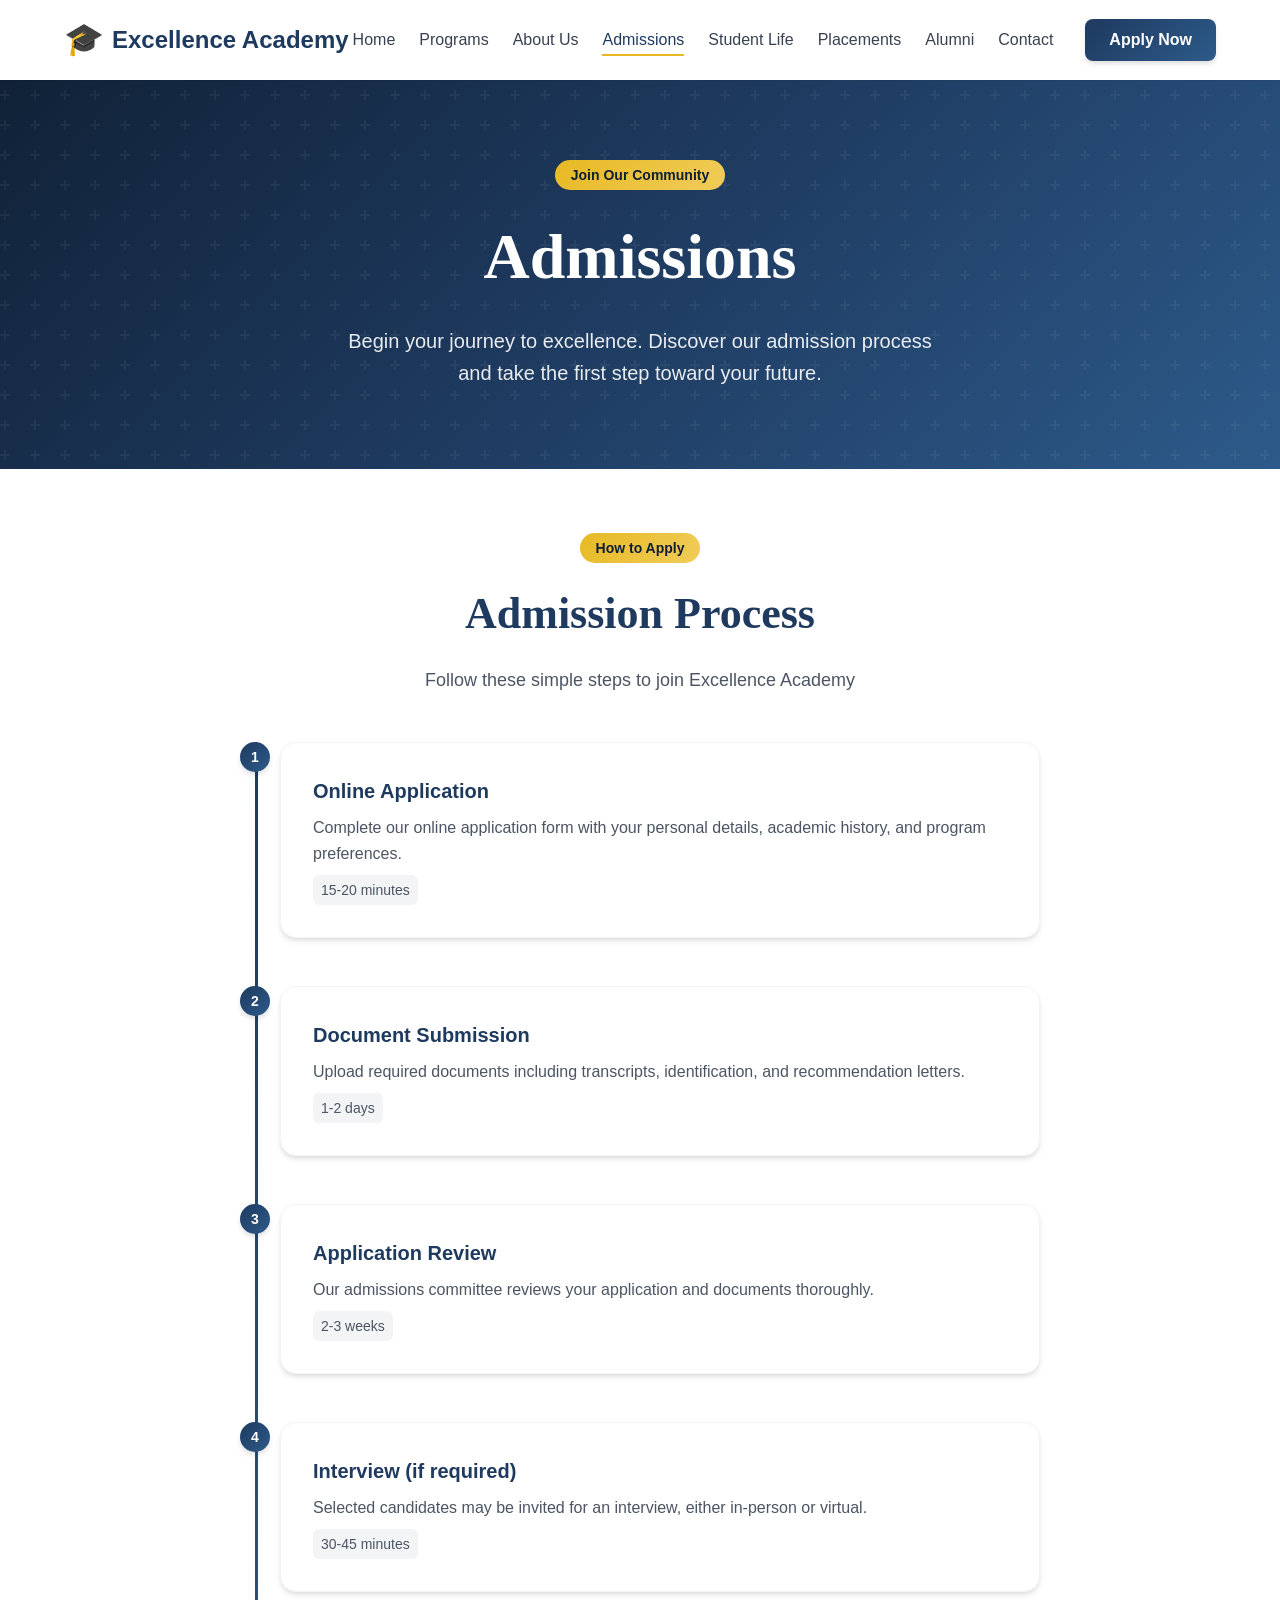
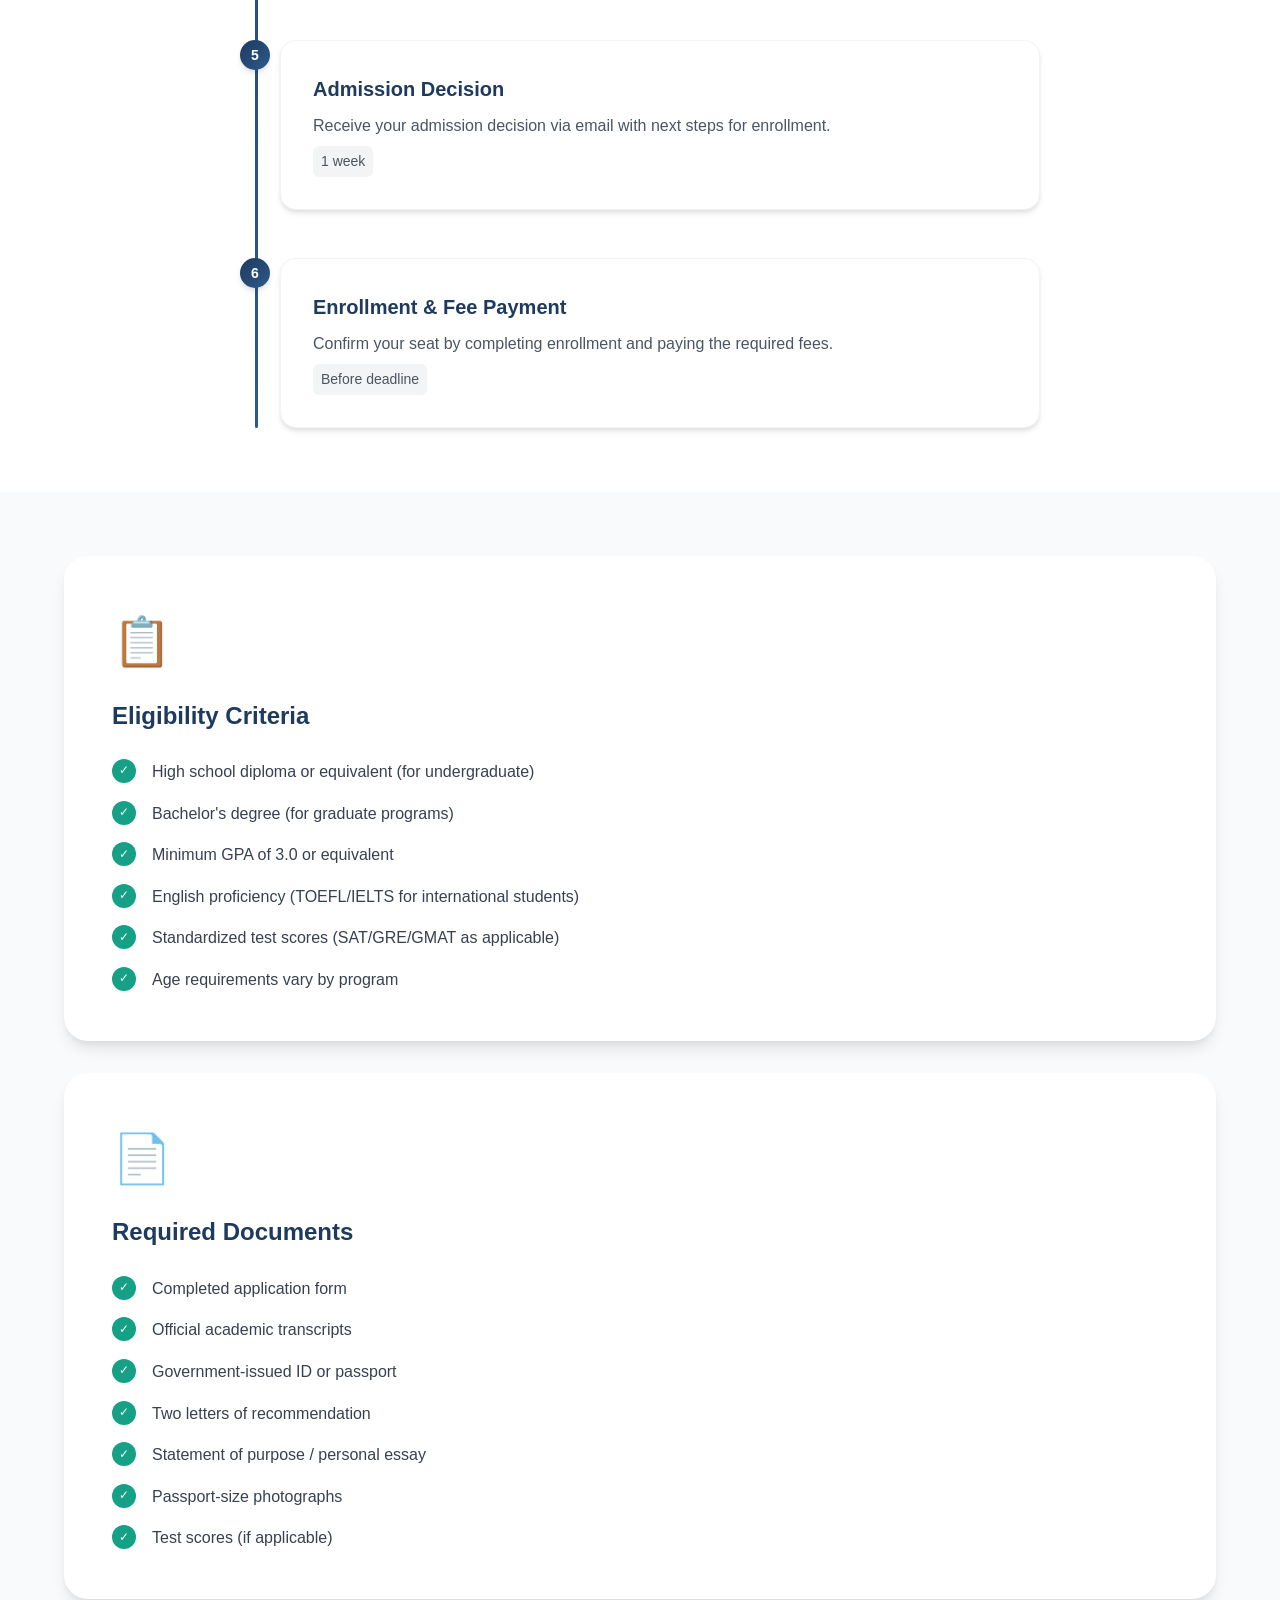
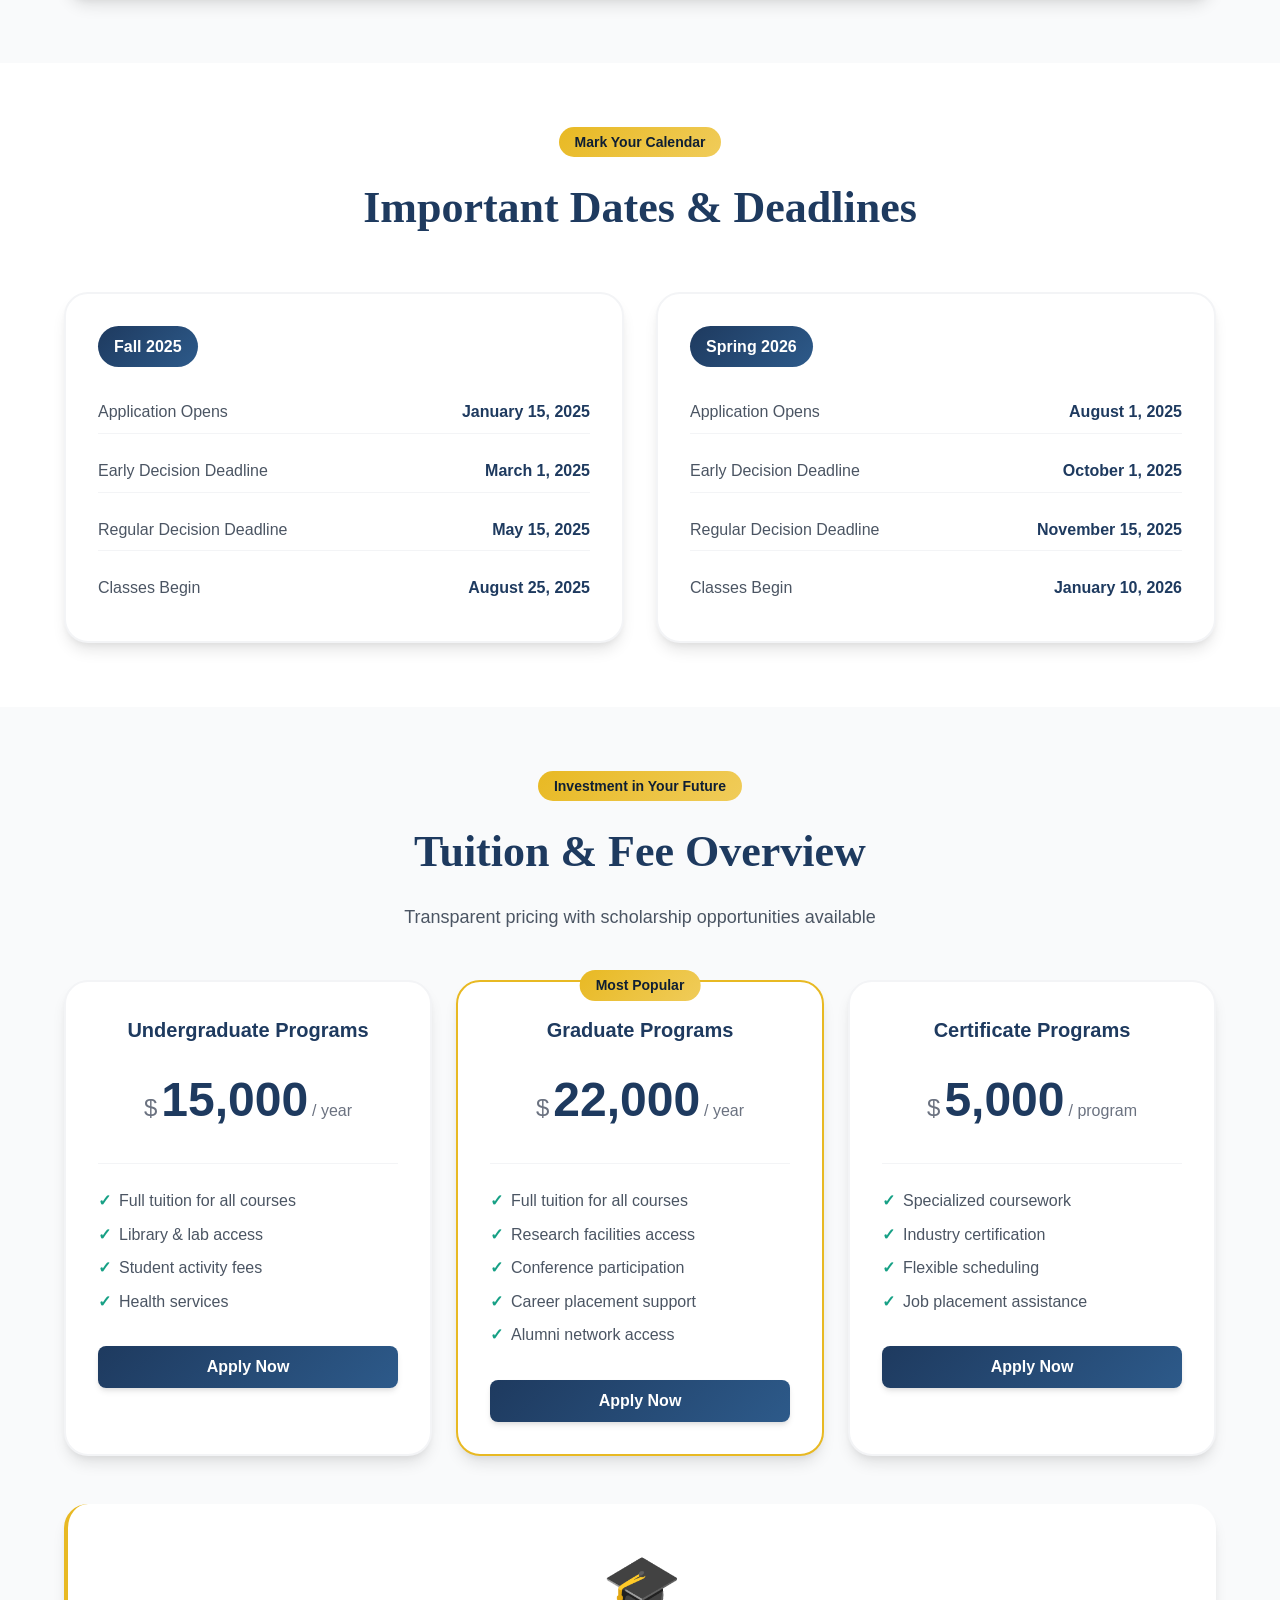
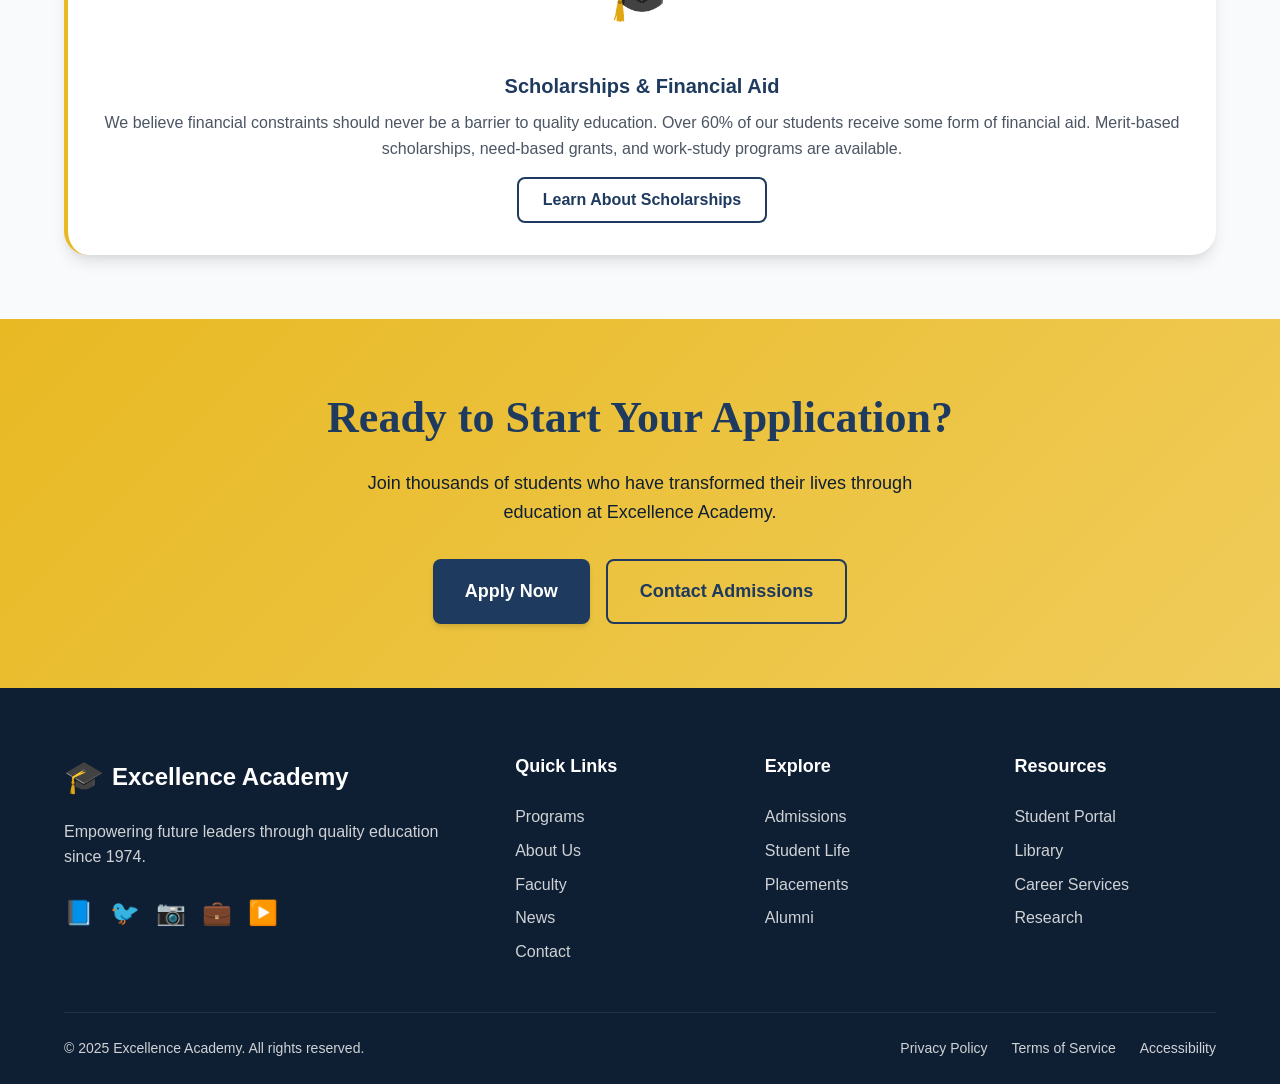
==== admissions.html @ b94ee0b7 "first commit" ====
<!DOCTYPE html>
<html lang="en">
<head>
  <meta charset="UTF-8">
  <meta name="viewport" content="width=device-width, initial-scale=1.0">
  <meta name="description" content="Excellence Academy Admissions - Learn about our admission process, eligibility criteria, and how to apply.">
  <title>Admissions | Excellence Academy</title>
  <link rel="stylesheet" href="style.css">
  <script type="text/javascript" src="//cdn.evgnet.com/beacon/a556rq555550mxe43n3n3n091568480/education/scripts/evergage.min.js"></script>
  <link rel="shortcut icon" href="https://cdn-icons-png.flaticon.com/128/1344/1344761.png" type="image/x-icon">
</head>
<body>
  <!-- Header / Navigation -->
  <header class="header" id="header">
    <div class="container">
      <a href="index.html" class="logo">
        <span class="logo-icon">🎓</span>
        <span class="logo-text">Excellence Academy</span>
      </a>
      
      <button class="nav-toggle" id="navToggle" aria-label="Toggle navigation">
        <span class="hamburger"></span>
      </button>
      
      <nav class="nav" id="nav">
        <ul class="nav-list">
          <li><a href="index.html" class="nav-link">Home</a></li>
          <li><a href="index.html#programs" class="nav-link">Programs</a></li>
          <li><a href="index.html#about" class="nav-link">About Us</a></li>
          <li><a href="admissions.html" class="nav-link active">Admissions</a></li>
          <li><a href="student-life.html" class="nav-link">Student Life</a></li>
          <li><a href="placements.html" class="nav-link">Placements</a></li>
          <li><a href="alumni.html" class="nav-link">Alumni</a></li>
          <li><a href="index.html#contact" class="nav-link">Contact</a></li>
        </ul>
        <a href="index.html#apply" class="btn btn-primary nav-cta">Apply Now</a>
      </nav>
    </div>
  </header>
  <!-- Page Hero -->
  <section class="page-hero">
    <div class="page-hero-bg"></div>
    <div class="container">
      <div class="page-hero-content">
        <span class="section-badge">Join Our Community</span>
        <h1 class="page-hero-title">Admissions</h1>
        <p class="page-hero-description">Begin your journey to excellence. Discover our admission process and take the first step toward your future.</p>
      </div>
    </div>
  </section>
  <!-- Admission Process -->
  <section class="section">
    <div class="container">
      <div class="section-header">
        <span class="section-badge">How to Apply</span>
        <h2 class="section-title">Admission Process</h2>
        <p class="section-description">Follow these simple steps to join Excellence Academy</p>
      </div>
      
      <div class="timeline">
        <div class="timeline-item">
          <div class="timeline-marker">1</div>
          <div class="timeline-content">
            <h3 class="timeline-title">Online Application</h3>
            <p class="timeline-text">Complete our online application form with your personal details, academic history, and program preferences.</p>
            <span class="timeline-duration">15-20 minutes</span>
          </div>
        </div>
        
        <div class="timeline-item">
          <div class="timeline-marker">2</div>
          <div class="timeline-content">
            <h3 class="timeline-title">Document Submission</h3>
            <p class="timeline-text">Upload required documents including transcripts, identification, and recommendation letters.</p>
            <span class="timeline-duration">1-2 days</span>
          </div>
        </div>
        
        <div class="timeline-item">
          <div class="timeline-marker">3</div>
          <div class="timeline-content">
            <h3 class="timeline-title">Application Review</h3>
            <p class="timeline-text">Our admissions committee reviews your application and documents thoroughly.</p>
            <span class="timeline-duration">2-3 weeks</span>
          </div>
        </div>
        
        <div class="timeline-item">
          <div class="timeline-marker">4</div>
          <div class="timeline-content">
            <h3 class="timeline-title">Interview (if required)</h3>
            <p class="timeline-text">Selected candidates may be invited for an interview, either in-person or virtual.</p>
            <span class="timeline-duration">30-45 minutes</span>
          </div>
        </div>
        
        <div class="timeline-item">
          <div class="timeline-marker">5</div>
          <div class="timeline-content">
            <h3 class="timeline-title">Admission Decision</h3>
            <p class="timeline-text">Receive your admission decision via email with next steps for enrollment.</p>
            <span class="timeline-duration">1 week</span>
          </div>
        </div>
        
        <div class="timeline-item">
          <div class="timeline-marker">6</div>
          <div class="timeline-content">
            <h3 class="timeline-title">Enrollment & Fee Payment</h3>
            <p class="timeline-text">Confirm your seat by completing enrollment and paying the required fees.</p>
            <span class="timeline-duration">Before deadline</span>
          </div>
        </div>
      </div>
    </div>
  </section>
  <!-- Eligibility & Requirements -->
  <section class="section section-alt">
    <div class="container">
      <div class="eligibility-grid">
        <div class="eligibility-card">
          <div class="eligibility-icon">📋</div>
          <h3 class="eligibility-title">Eligibility Criteria</h3>
          <ul class="eligibility-list">
            <li><span class="check-icon">✓</span> High school diploma or equivalent (for undergraduate)</li>
            <li><span class="check-icon">✓</span> Bachelor's degree (for graduate programs)</li>
            <li><span class="check-icon">✓</span> Minimum GPA of 3.0 or equivalent</li>
            <li><span class="check-icon">✓</span> English proficiency (TOEFL/IELTS for international students)</li>
            <li><span class="check-icon">✓</span> Standardized test scores (SAT/GRE/GMAT as applicable)</li>
            <li><span class="check-icon">✓</span> Age requirements vary by program</li>
          </ul>
        </div>
        
        <div class="eligibility-card">
          <div class="eligibility-icon">📄</div>
          <h3 class="eligibility-title">Required Documents</h3>
          <ul class="eligibility-list">
            <li><span class="check-icon">✓</span> Completed application form</li>
            <li><span class="check-icon">✓</span> Official academic transcripts</li>
            <li><span class="check-icon">✓</span> Government-issued ID or passport</li>
            <li><span class="check-icon">✓</span> Two letters of recommendation</li>
            <li><span class="check-icon">✓</span> Statement of purpose / personal essay</li>
            <li><span class="check-icon">✓</span> Passport-size photographs</li>
            <li><span class="check-icon">✓</span> Test scores (if applicable)</li>
          </ul>
        </div>
      </div>
    </div>
  </section>
  <!-- Important Dates -->
  <section class="section">
    <div class="container">
      <div class="section-header">
        <span class="section-badge">Mark Your Calendar</span>
        <h2 class="section-title">Important Dates & Deadlines</h2>
      </div>
      
      <div class="dates-grid">
        <div class="date-card">
          <div class="date-badge">Fall 2025</div>
          <div class="date-info">
            <div class="date-item">
              <span class="date-label">Application Opens</span>
              <span class="date-value">January 15, 2025</span>
            </div>
            <div class="date-item">
              <span class="date-label">Early Decision Deadline</span>
              <span class="date-value">March 1, 2025</span>
            </div>
            <div class="date-item">
              <span class="date-label">Regular Decision Deadline</span>
              <span class="date-value">May 15, 2025</span>
            </div>
            <div class="date-item">
              <span class="date-label">Classes Begin</span>
              <span class="date-value">August 25, 2025</span>
            </div>
          </div>
        </div>
        
        <div class="date-card">
          <div class="date-badge">Spring 2026</div>
          <div class="date-info">
            <div class="date-item">
              <span class="date-label">Application Opens</span>
              <span class="date-value">August 1, 2025</span>
            </div>
            <div class="date-item">
              <span class="date-label">Early Decision Deadline</span>
              <span class="date-value">October 1, 2025</span>
            </div>
            <div class="date-item">
              <span class="date-label">Regular Decision Deadline</span>
              <span class="date-value">November 15, 2025</span>
            </div>
            <div class="date-item">
              <span class="date-label">Classes Begin</span>
              <span class="date-value">January 10, 2026</span>
            </div>
          </div>
        </div>
      </div>
    </div>
  </section>
  <!-- Fee Structure -->
  <section class="section section-alt">
    <div class="container">
      <div class="section-header">
        <span class="section-badge">Investment in Your Future</span>
        <h2 class="section-title">Tuition & Fee Overview</h2>
        <p class="section-description">Transparent pricing with scholarship opportunities available</p>
      </div>
      
      <div class="fee-grid">
        <div class="fee-card">
          <div class="fee-header">
            <h3 class="fee-program">Undergraduate Programs</h3>
            <div class="fee-amount">
              <span class="fee-currency">$</span>
              <span class="fee-value">15,000</span>
              <span class="fee-period">/ year</span>
            </div>
          </div>
          <ul class="fee-includes">
            <li>Full tuition for all courses</li>
            <li>Library & lab access</li>
            <li>Student activity fees</li>
            <li>Health services</li>
          </ul>
          <a href="index.html#apply" class="btn btn-primary btn-block">Apply Now</a>
        </div>
        
        <div class="fee-card featured">
          <div class="fee-popular">Most Popular</div>
          <div class="fee-header">
            <h3 class="fee-program">Graduate Programs</h3>
            <div class="fee-amount">
              <span class="fee-currency">$</span>
              <span class="fee-value">22,000</span>
              <span class="fee-period">/ year</span>
            </div>
          </div>
          <ul class="fee-includes">
            <li>Full tuition for all courses</li>
            <li>Research facilities access</li>
            <li>Conference participation</li>
            <li>Career placement support</li>
            <li>Alumni network access</li>
          </ul>
          <a href="index.html#apply" class="btn btn-primary btn-block">Apply Now</a>
        </div>
        
        <div class="fee-card">
          <div class="fee-header">
            <h3 class="fee-program">Certificate Programs</h3>
            <div class="fee-amount">
              <span class="fee-currency">$</span>
              <span class="fee-value">5,000</span>
              <span class="fee-period">/ program</span>
            </div>
          </div>
          <ul class="fee-includes">
            <li>Specialized coursework</li>
            <li>Industry certification</li>
            <li>Flexible scheduling</li>
            <li>Job placement assistance</li>
          </ul>
          <a href="index.html#apply" class="btn btn-primary btn-block">Apply Now</a>
        </div>
      </div>
      
      <div class="scholarship-note">
        <div class="scholarship-icon">🎓</div>
        <div class="scholarship-content">
          <h4>Scholarships & Financial Aid</h4>
          <p>We believe financial constraints should never be a barrier to quality education. Over 60% of our students receive some form of financial aid. Merit-based scholarships, need-based grants, and work-study programs are available.</p>
          <a href="index.html#contact" class="btn btn-secondary">Learn About Scholarships</a>
        </div>
      </div>
    </div>
  </section>
  <!-- CTA Section -->
  <section class="cta-section">
    <div class="container">
      <div class="cta-content">
        <h2 class="cta-title">Ready to Start Your Application?</h2>
        <p class="cta-description">Join thousands of students who have transformed their lives through education at Excellence Academy.</p>
        <div class="cta-actions">
          <a href="index.html#apply" class="btn btn-light btn-lg">Apply Now</a>
          <a href="index.html#contact" class="btn btn-outline-light btn-lg">Contact Admissions</a>
        </div>
      </div>
    </div>
  </section>
  <!-- Footer -->
  <footer class="footer">
    <div class="container">
      <div class="footer-grid">
        <div class="footer-brand">
          <a href="index.html" class="logo">
            <span class="logo-icon">🎓</span>
            <span class="logo-text">Excellence Academy</span>
          </a>
          <p class="footer-description">Empowering future leaders through quality education since 1974.</p>
          <div class="social-links">
            <a href="#" class="social-link" aria-label="Facebook">📘</a>
            <a href="#" class="social-link" aria-label="Twitter">🐦</a>
            <a href="#" class="social-link" aria-label="Instagram">📷</a>
            <a href="#" class="social-link" aria-label="LinkedIn">💼</a>
            <a href="#" class="social-link" aria-label="YouTube">▶️</a>
          </div>
        </div>
        
        <div class="footer-links">
          <h4 class="footer-title">Quick Links</h4>
          <ul>
            <li><a href="index.html#programs">Programs</a></li>
            <li><a href="index.html#about">About Us</a></li>
            <li><a href="index.html#faculty">Faculty</a></li>
            <li><a href="index.html#news">News</a></li>
            <li><a href="index.html#contact">Contact</a></li>
          </ul>
        </div>
        
        <div class="footer-links">
          <h4 class="footer-title">Explore</h4>
          <ul>
            <li><a href="admissions.html">Admissions</a></li>
            <li><a href="student-life.html">Student Life</a></li>
            <li><a href="placements.html">Placements</a></li>
            <li><a href="alumni.html">Alumni</a></li>
          </ul>
        </div>
        
        <div class="footer-links">
          <h4 class="footer-title">Resources</h4>
          <ul>
            <li><a href="#">Student Portal</a></li>
            <li><a href="#">Library</a></li>
            <li><a href="#">Career Services</a></li>
            <li><a href="#">Research</a></li>
          </ul>
        </div>
      </div>
      
      <div class="footer-bottom">
        <p>&copy; 2025 Excellence Academy. All rights reserved.</p>
        <div class="footer-legal">
          <a href="#">Privacy Policy</a>
          <a href="#">Terms of Service</a>
          <a href="#">Accessibility</a>
        </div>
      </div>
    </div>
  </footer>
  <!-- Back to Top Button -->
  <button class="back-to-top" id="backToTop" aria-label="Back to top">↑</button>
  
  <script src="main.js"></script>
</body>
</html>
---- style.css ----
/* ==========================================================================
   CSS Variables & Design System
   ========================================================================== */
:root {
  /* Colors */
  --primary: #1e3a5f;
  --primary-light: #2d5a8a;
  --primary-dark: #0f1f33;
  --secondary: #e8b923;
  --secondary-light: #f0cc5a;
  --accent: #16a085;
  --accent-light: #1abc9c;
  
  /* Neutrals */
  --white: #ffffff;
  --gray-50: #f9fafb;
  --gray-100: #f3f4f6;
  --gray-200: #e5e7eb;
  --gray-300: #d1d5db;
  --gray-400: #9ca3af;
  --gray-500: #6b7280;
  --gray-600: #4b5563;
  --gray-700: #374151;
  --gray-800: #1f2937;
  --gray-900: #111827;
  
  /* Semantic */
  --success: #10b981;
  --warning: #f59e0b;
  --error: #ef4444;
  
  /* Gradients */
  --gradient-primary: linear-gradient(135deg, var(--primary) 0%, var(--primary-light) 100%);
  --gradient-secondary: linear-gradient(135deg, var(--secondary) 0%, var(--secondary-light) 100%);
  --gradient-hero: linear-gradient(135deg, var(--primary-dark) 0%, var(--primary) 50%, var(--primary-light) 100%);
  
  /* Typography */
  --font-primary: 'Segoe UI', -apple-system, BlinkMacSystemFont, sans-serif;
  --font-heading: 'Georgia', serif;
  
  /* Spacing */
  --spacing-xs: 0.25rem;
  --spacing-sm: 0.5rem;
  --spacing-md: 1rem;
  --spacing-lg: 1.5rem;
  --spacing-xl: 2rem;
  --spacing-2xl: 3rem;
  --spacing-3xl: 4rem;
  
  /* Border Radius */
  --radius-sm: 0.375rem;
  --radius-md: 0.5rem;
  --radius-lg: 1rem;
  --radius-xl: 1.5rem;
  --radius-full: 9999px;
  
  /* Shadows */
  --shadow-sm: 0 1px 2px rgba(0, 0, 0, 0.05);
  --shadow-md: 0 4px 6px -1px rgba(0, 0, 0, 0.1), 0 2px 4px -1px rgba(0, 0, 0, 0.06);
  --shadow-lg: 0 10px 15px -3px rgba(0, 0, 0, 0.1), 0 4px 6px -2px rgba(0, 0, 0, 0.05);
  --shadow-xl: 0 20px 25px -5px rgba(0, 0, 0, 0.1), 0 10px 10px -5px rgba(0, 0, 0, 0.04);
  
  /* Transitions */
  --transition-fast: 150ms ease;
  --transition-base: 250ms ease;
  --transition-slow: 350ms ease;
  
  /* Z-index */
  --z-header: 1000;
  --z-modal: 1100;
  --z-tooltip: 1200;
}
/* ==========================================================================
   Reset & Base
   ========================================================================== */
*, *::before, *::after {
  box-sizing: border-box;
  margin: 0;
  padding: 0;
}
html {
  scroll-behavior: smooth;
  font-size: 16px;
}
body {
  font-family: var(--font-primary);
  line-height: 1.6;
  color: var(--gray-800);
  background-color: var(--white);
  -webkit-font-smoothing: antialiased;
  -moz-osx-font-smoothing: grayscale;
}
img {
  max-width: 100%;
  height: auto;
  display: block;
}
a {
  text-decoration: none;
  color: inherit;
  transition: color var(--transition-fast);
}
ul, ol {
  list-style: none;
}
button {
  font-family: inherit;
  cursor: pointer;
  border: none;
  background: none;
}
input, textarea, select {
  font-family: inherit;
  font-size: inherit;
}
/* ==========================================================================
   Utilities
   ========================================================================== */
.container {
  width: 100%;
  max-width: 1200px;
  margin: 0 auto;
  padding: 0 var(--spacing-lg);
}
.section {
  padding: var(--spacing-3xl) 0;
}
.section-alt {
  background-color: var(--gray-50);
}
.section-header {
  text-align: center;
  margin-bottom: var(--spacing-2xl);
}
.section-badge {
  display: inline-block;
  padding: var(--spacing-xs) var(--spacing-md);
  background: var(--gradient-secondary);
  color: var(--primary-dark);
  font-size: 0.875rem;
  font-weight: 600;
  border-radius: var(--radius-full);
  margin-bottom: var(--spacing-md);
}
.section-title {
  font-family: var(--font-heading);
  font-size: clamp(2rem, 5vw, 2.75rem);
  font-weight: 700;
  color: var(--primary);
  margin-bottom: var(--spacing-md);
}
.section-description {
  font-size: 1.125rem;
  color: var(--gray-600);
  max-width: 600px;
  margin: 0 auto;
}
.text-gradient {
  background: var(--gradient-secondary);
  -webkit-background-clip: text;
  -webkit-text-fill-color: transparent;
  background-clip: text;
}
/* ==========================================================================
   Buttons
   ========================================================================== */
.btn {
  display: inline-flex;
  align-items: center;
  justify-content: center;
  gap: var(--spacing-sm);
  padding: var(--spacing-sm) var(--spacing-lg);
  font-size: 1rem;
  font-weight: 600;
  border-radius: var(--radius-md);
  transition: all var(--transition-base);
  white-space: nowrap;
}
.btn-primary {
  background: var(--gradient-primary);
  color: var(--white);
  box-shadow: var(--shadow-md);
}
.btn-primary:hover {
  transform: translateY(-2px);
  box-shadow: var(--shadow-lg);
}
.btn-secondary {
  background: var(--white);
  color: var(--primary);
  border: 2px solid var(--primary);
}
.btn-secondary:hover {
  background: var(--primary);
  color: var(--white);
}
.btn-light {
  background: var(--white);
  color: var(--primary);
  box-shadow: var(--shadow-md);
}
.btn-light:hover {
  transform: translateY(-2px);
  box-shadow: var(--shadow-lg);
}
.btn-outline-light {
  background: transparent;
  color: var(--white);
  border: 2px solid var(--white);
}
.btn-outline-light:hover {
  background: var(--white);
  color: var(--primary);
}
.btn-lg {
  padding: var(--spacing-md) var(--spacing-xl);
  font-size: 1.125rem;
}
.btn-block {
  width: 100%;
}
/* ==========================================================================
   Header
   ========================================================================== */
.header {
  position: fixed;
  top: 0;
  left: 0;
  right: 0;
  z-index: var(--z-header);
  background: var(--white);
  box-shadow: var(--shadow-sm);
  transition: all var(--transition-base);
}
.header.scrolled {
  box-shadow: var(--shadow-md);
}
.header .container {
  display: flex;
  align-items: center;
  justify-content: space-between;
  height: 80px;
}
.logo {
  display: flex;
  align-items: center;
  gap: var(--spacing-sm);
  font-size: 1.5rem;
  font-weight: 700;
  color: var(--primary);
}
.logo-icon {
  font-size: 2rem;
}
.nav {
  display: flex;
  align-items: center;
  gap: var(--spacing-xl);
}
.nav-list {
  display: flex;
  align-items: center;
  gap: var(--spacing-lg);
}
.nav-link {
  font-weight: 500;
  color: var(--gray-700);
  padding: var(--spacing-sm) 0;
  position: relative;
}
.nav-link::after {
  content: '';
  position: absolute;
  bottom: 0;
  left: 0;
  width: 0;
  height: 2px;
  background: var(--secondary);
  transition: width var(--transition-base);
}
.nav-link:hover,
.nav-link.active {
  color: var(--primary);
}
.nav-link:hover::after,
.nav-link.active::after {
  width: 100%;
}
.nav-toggle {
  display: none;
  flex-direction: column;
  gap: 5px;
  padding: var(--spacing-sm);
}
.hamburger,
.hamburger::before,
.hamburger::after {
  display: block;
  width: 24px;
  height: 2px;
  background: var(--primary);
  transition: all var(--transition-base);
}
.hamburger {
  position: relative;
}
.hamburger::before,
.hamburger::after {
  content: '';
  position: absolute;
}
.hamburger::before {
  top: -8px;
}
.hamburger::after {
  bottom: -8px;
}
/* ==========================================================================
   Hero Section
   ========================================================================== */
.hero {
  position: relative;
  min-height: 100vh;
  display: flex;
  align-items: center;
  padding-top: 80px;
  overflow: hidden;
}
.hero-bg {
  position: absolute;
  inset: 0;
  background: var(--gradient-hero);
  z-index: -2;
}
.hero-bg::before {
  content: '';
  position: absolute;
  inset: 0;
  background: url("data:image/svg+xml,%3Csvg width='60' height='60' viewBox='0 0 60 60' xmlns='http://www.w3.org/2000/svg'%3E%3Cg fill='none' fill-rule='evenodd'%3E%3Cg fill='%23ffffff' fill-opacity='0.05'%3E%3Cpath d='M36 34v-4h-2v4h-4v2h4v4h2v-4h4v-2h-4zm0-30V0h-2v4h-4v2h4v4h2V6h4V4h-4zM6 34v-4H4v4H0v2h4v4h2v-4h4v-2H6zM6 4V0H4v4H0v2h4v4h2V6h4V4H6z'/%3E%3C/g%3E%3C/g%3E%3C/svg%3E");
}
.hero-content {
  display: grid;
  grid-template-columns: 1fr 1fr;
  gap: var(--spacing-2xl);
  align-items: center;
}
.hero-text {
  color: var(--white);
  padding-bottom: 70px;
    padding-top: 20px;
}
.hero-badge {
  display: inline-block;
  padding: var(--spacing-sm) var(--spacing-md);
  background: rgba(255, 255, 255, 0.15);
  border: 1px solid rgba(255, 255, 255, 0.2);
  border-radius: var(--radius-full);
  font-size: 0.875rem;
  margin-bottom: var(--spacing-lg);
  backdrop-filter: blur(10px);
}
.hero-title {
  font-family: var(--font-heading);
  font-size: clamp(2.5rem, 6vw, 4rem);
  font-weight: 700;
  line-height: 1.1;
  margin-bottom: var(--spacing-lg);
}
.hero-description {
  font-size: 1.25rem;
  opacity: 0.9;
  margin-bottom: var(--spacing-xl);
  max-width: 500px;
}
.hero-actions {
  display: flex;
  flex-wrap: wrap;
  gap: var(--spacing-md);
  margin-bottom: var(--spacing-2xl);
}
.hero-stats {
  display: flex;
  gap: var(--spacing-2xl);
}
.stat-item {
  text-align: center;
}
.stat-number {
  display: block;
  font-size: 2.5rem;
  font-weight: 700;
  color: var(--secondary);
}
.stat-label {
  font-size: 0.875rem;
  opacity: 0.8;
}
.hero-image {
  position: relative;
}
.hero-image-wrapper {
  position: relative;
}
.hero-image-wrapper img {
  border-radius: var(--radius-xl);
  box-shadow: var(--shadow-xl);
}
.floating-card {
  position: absolute;
  display: flex;
  align-items: center;
  gap: var(--spacing-sm);
  padding: var(--spacing-md) var(--spacing-lg);
  background: var(--white);
  border-radius: var(--radius-lg);
  box-shadow: var(--shadow-lg);
  animation: float 3s ease-in-out infinite;
}
.card-1 {
  top: 10%;
  left: -20%;
}
.card-2 {
  bottom: 15%;
  right: -15%;
  animation-delay: 1.5s;
}
.card-icon {
  font-size: 1.5rem;
}
.card-text {
  font-weight: 600;
  color: var(--primary);
}
@keyframes float {
  0%, 100% { transform: translateY(0); }
  50% { transform: translateY(-10px); }
}
.hero-wave {
  position: absolute;
  bottom: 0;
  left: 0;
  right: 0;
  color: var(--white);
  z-index: 1;
}
.hero-wave svg {
  display: block;
  width: 100%;
  height: 100px;
}
/* ==========================================================================
   Programs Section
   ========================================================================== */
.program-filters {
  display: flex;
  justify-content: center;
  flex-wrap: wrap;
  gap: var(--spacing-sm);
  margin-bottom: var(--spacing-2xl);
}
.filter-btn {
  padding: var(--spacing-sm) var(--spacing-lg);
  background: var(--white);
  border: 2px solid var(--gray-200);
  border-radius: var(--radius-full);
  font-weight: 500;
  color: var(--gray-600);
  transition: all var(--transition-base);
}
.filter-btn:hover,
.filter-btn.active {
  background: var(--primary);
  border-color: var(--primary);
  color: var(--white);
}
.programs-grid {
  display: grid;
  grid-template-columns: repeat(auto-fit, minmax(320px, 1fr));
  gap: var(--spacing-lg);
}
.program-card {
  background: var(--white);
  border-radius: var(--radius-lg);
  padding: var(--spacing-xl);
  box-shadow: var(--shadow-md);
  transition: all var(--transition-base);
  border: 1px solid var(--gray-100);
}
.program-card:hover {
  transform: translateY(-5px);
  box-shadow: var(--shadow-xl);
  border-color: var(--secondary);
}
.program-icon {
  font-size: 3rem;
  margin-bottom: var(--spacing-md);
}
.program-title {
  font-size: 1.25rem;
  font-weight: 700;
  color: var(--primary);
  margin-bottom: var(--spacing-sm);
}
.program-description {
  color: var(--gray-600);
  margin-bottom: var(--spacing-md);
}
.program-meta {
  display: flex;
  gap: var(--spacing-md);
  margin-bottom: var(--spacing-md);
  font-size: 0.875rem;
}
.program-duration,
.program-type {
  padding: var(--spacing-xs) var(--spacing-sm);
  background: var(--gray-100);
  border-radius: var(--radius-sm);
  color: var(--gray-600);
}
.program-link {
  font-weight: 600;
  color: var(--primary);
  transition: color var(--transition-fast);
}
.program-link:hover {
  color: var(--secondary);
}
/* ==========================================================================
   About Section
   ========================================================================== */
.about-grid {
  display: grid;
  grid-template-columns: 1fr 1fr;
  gap: var(--spacing-3xl);
  align-items: center;
}
.about-images {
  position: relative;
}
.about-image-main img {
  border-radius: var(--radius-xl);
  box-shadow: var(--shadow-xl);
}
.about-image-secondary {
  position: absolute;
  bottom: -30px;
  right: -30px;
  width: 50%;
}
.about-image-secondary img {
  border-radius: var(--radius-lg);
  box-shadow: var(--shadow-lg);
  border: 4px solid var(--white);
}
.experience-badge {
  position: absolute;
  top: 30px;
  left: -30px;
  background: var(--gradient-secondary);
  padding: var(--spacing-lg);
  border-radius: var(--radius-lg);
  text-align: center;
  box-shadow: var(--shadow-lg);
}
.exp-number {
  display: block;
  font-size: 2.5rem;
  font-weight: 700;
  color: var(--primary);
}
.exp-text {
  font-size: 0.875rem;
  font-weight: 600;
  color: var(--primary-dark);
}
.about-content .section-badge {
  text-align: left;
  display: inline-block;
}
.about-content .section-title {
  text-align: left;
}
.about-text {
  color: var(--gray-600);
  margin-bottom: var(--spacing-md);
}
.about-features {
  margin: var(--spacing-xl) 0;
  display: grid;
  gap: var(--spacing-md);
}
.feature-item {
  display: flex;
  align-items: center;
  gap: var(--spacing-md);
}
.feature-icon {
  width: 24px;
  height: 24px;
  display: flex;
  align-items: center;
  justify-content: center;
  background: var(--accent);
  color: var(--white);
  border-radius: var(--radius-full);
  font-size: 0.75rem;
}
.feature-text {
  font-weight: 500;
  color: var(--gray-700);
}
/* ==========================================================================
   Faculty Section
   ========================================================================== */
.faculty-grid {
  display: grid;
  grid-template-columns: repeat(auto-fit, minmax(260px, 1fr));
  gap: var(--spacing-lg);
}
.faculty-card {
  background: var(--white);
  border-radius: var(--radius-lg);
  overflow: hidden;
  box-shadow: var(--shadow-md);
  transition: all var(--transition-base);
}
.faculty-card:hover {
  transform: translateY(-5px);
  box-shadow: var(--shadow-xl);
}
.faculty-image {
  aspect-ratio: 1;
  overflow: hidden;
}
.faculty-image img {
  width: 100%;
  height: 100%;
  object-fit: cover;
  transition: transform var(--transition-slow);
}
.faculty-card:hover .faculty-image img {
  transform: scale(1.05);
}
.faculty-info {
  padding: var(--spacing-lg);
  text-align: center;
}
.faculty-name {
  font-size: 1.125rem;
  font-weight: 700;
  color: var(--primary);
  margin-bottom: var(--spacing-xs);
}
.faculty-role {
  color: var(--secondary);
  font-weight: 600;
  margin-bottom: var(--spacing-sm);
}
.faculty-credentials {
  font-size: 0.875rem;
  color: var(--gray-500);
}
/* ==========================================================================
   Testimonials Section
   ========================================================================== */
.testimonials {
  background: var(--gradient-primary);
  color: var(--white);
}
.testimonials .section-badge {
  background: rgba(255, 255, 255, 0.2);
  color: var(--white);
}
.testimonials .section-title {
  color: var(--white);
}
.testimonials-slider {
  position: relative;
  max-width: 800px;
  margin: 0 auto;
}
.testimonial-card {
  display: none;
  background: rgba(255, 255, 255, 0.1);
  backdrop-filter: blur(10px);
  border-radius: var(--radius-xl);
  padding: var(--spacing-2xl);
  border: 1px solid rgba(255, 255, 255, 0.2);
}
.testimonial-card.active {
  display: block;
  animation: fadeIn 0.5s ease;
}
@keyframes fadeIn {
  from { opacity: 0; transform: translateY(20px); }
  to { opacity: 1; transform: translateY(0); }
}
.testimonial-text {
  font-size: 1.25rem;
  font-style: italic;
  line-height: 1.8;
  margin-bottom: var(--spacing-xl);
}
.testimonial-author {
  display: flex;
  align-items: center;
  gap: var(--spacing-md);
}
.author-image {
  width: 60px;
  height: 60px;
  border-radius: var(--radius-full);
  border: 3px solid var(--secondary);
}
.author-name {
  display: block;
  font-weight: 700;
}
.author-role {
  font-size: 0.875rem;
  opacity: 0.8;
}
.testimonial-dots {
  display: flex;
  justify-content: center;
  gap: var(--spacing-sm);
  margin-top: var(--spacing-xl);
}
.dot {
  width: 12px;
  height: 12px;
  border-radius: var(--radius-full);
  background: rgba(255, 255, 255, 0.3);
  transition: all var(--transition-base);
}
.dot.active,
.dot:hover {
  background: var(--secondary);
  transform: scale(1.2);
}
/* ==========================================================================
   News Section
   ========================================================================== */
.news-grid {
  display: grid;
  grid-template-columns: 1fr 1fr;
  gap: var(--spacing-lg);
}
.news-card {
  background: var(--white);
  border-radius: var(--radius-lg);
  overflow: hidden;
  box-shadow: var(--shadow-md);
  transition: all var(--transition-base);
}
.news-card:hover {
  transform: translateY(-5px);
  box-shadow: var(--shadow-xl);
}
.news-card.featured {
  grid-row: span 2;
}
.news-image {
  position: relative;
  overflow: hidden;
}
.news-card.featured .news-image {
  height: 300px;
}
.news-image img {
  width: 100%;
  height: 100%;
  object-fit: cover;
  transition: transform var(--transition-slow);
}
.news-card:hover .news-image img {
  transform: scale(1.05);
}
.news-category {
  position: absolute;
  top: var(--spacing-md);
  left: var(--spacing-md);
  padding: var(--spacing-xs) var(--spacing-md);
  background: var(--secondary);
  color: var(--primary-dark);
  font-size: 0.75rem;
  font-weight: 600;
  border-radius: var(--radius-full);
}
.news-content {
  padding: var(--spacing-lg);
}
.news-date {
  font-size: 0.875rem;
  color: var(--gray-500);
}
.news-title {
  font-size: 1.125rem;
  font-weight: 700;
  color: var(--primary);
  margin: var(--spacing-sm) 0;
  display: -webkit-box;
  -webkit-line-clamp: 2;
  -webkit-box-orient: vertical;
  overflow: hidden;
}
.news-excerpt {
  color: var(--gray-600);
  font-size: 0.9375rem;
  margin-bottom: var(--spacing-md);
}
.news-link {
  font-weight: 600;
  color: var(--primary);
}
.news-link:hover {
  color: var(--secondary);
}
/* ==========================================================================
   CTA Section
   ========================================================================== */
.cta-section {
  background: var(--gradient-secondary);
  padding: var(--spacing-3xl) 0;
  text-align: center;
}
.cta-title {
  font-family: var(--font-heading);
  font-size: clamp(2rem, 5vw, 2.75rem);
  font-weight: 700;
  color: var(--primary);
  margin-bottom: var(--spacing-md);
}
.cta-description {
  font-size: 1.125rem;
  color: var(--primary-dark);
  max-width: 600px;
  margin: 0 auto var(--spacing-xl);
}
.cta-actions {
  display: flex;
  justify-content: center;
  flex-wrap: wrap;
  gap: var(--spacing-md);
}
.cta-actions .btn-light {
  background: var(--primary);
  color: var(--white);
}
.cta-actions .btn-outline-light {
  border-color: var(--primary);
  color: var(--primary);
}
.cta-actions .btn-outline-light:hover {
  background: var(--primary);
  color: var(--white);
}
/* ==========================================================================
   Contact Section
   ========================================================================== */
.contact-grid {
  display: grid;
  grid-template-columns: 1fr 1fr;
  gap: var(--spacing-3xl);
}
.contact-info .section-badge,
.contact-info .section-title {
  text-align: left;
}
.contact-description {
  color: var(--gray-600);
  margin-bottom: var(--spacing-xl);
}
.contact-details {
  display: grid;
  gap: var(--spacing-lg);
}
.contact-item {
  display: flex;
  gap: var(--spacing-md);
}
.contact-icon {
  font-size: 1.5rem;
}
.contact-item strong {
  display: block;
  color: var(--primary);
  margin-bottom: var(--spacing-xs);
}
.contact-item p {
  color: var(--gray-600);
}
.contact-form {
  background: var(--white);
  padding: var(--spacing-2xl);
  border-radius: var(--radius-xl);
  box-shadow: var(--shadow-lg);
}
.form-group {
  margin-bottom: var(--spacing-lg);
}
.form-label {
  display: block;
  font-weight: 600;
  color: var(--gray-700);
  margin-bottom: var(--spacing-sm);
}
.form-input,
.form-select,
.form-textarea {
  width: 100%;
  padding: var(--spacing-md);
  border: 2px solid var(--gray-200);
  border-radius: var(--radius-md);
  transition: border-color var(--transition-fast);
}
.form-input:focus,
.form-select:focus,
.form-textarea:focus {
  outline: none;
  border-color: var(--primary);
}
.form-textarea {
  resize: vertical;
  min-height: 120px;
}
/* ==========================================================================
   Footer
   ========================================================================== */
.footer {
  background: var(--primary-dark);
  color: var(--white);
  padding-top: var(--spacing-3xl);
}
.footer-grid {
  display: grid;
  grid-template-columns: 2fr 1fr 1fr 1fr;
  gap: var(--spacing-2xl);
  padding-bottom: var(--spacing-2xl);
}
.footer-brand .logo {
  color: var(--white);
  margin-bottom: var(--spacing-md);
}
.footer-description {
  opacity: 0.8;
  margin-bottom: var(--spacing-lg);
}
.social-links {
  display: flex;
  gap: var(--spacing-md);
}
.social-link {
  font-size: 1.5rem;
  transition: transform var(--transition-fast);
}
.social-link:hover {
  transform: scale(1.2);
}
.footer-title {
  font-size: 1.125rem;
  font-weight: 700;
  margin-bottom: var(--spacing-lg);
}
.footer-links ul {
  display: grid;
  gap: var(--spacing-sm);
}
.footer-links a {
  opacity: 0.8;
  transition: opacity var(--transition-fast);
}
.footer-links a:hover {
  opacity: 1;
  color: var(--secondary);
}
.footer-bottom {
  display: flex;
  justify-content: space-between;
  align-items: center;
  padding: var(--spacing-lg) 0;
  border-top: 1px solid rgba(255, 255, 255, 0.1);
  font-size: 0.875rem;
  opacity: 0.8;
}
.footer-legal {
  display: flex;
  gap: var(--spacing-lg);
}
.footer-legal a:hover {
  color: var(--secondary);
}
/* ==========================================================================
   Back to Top
   ========================================================================== */
.back-to-top {
  position: fixed;
  bottom: 30px;
  right: 30px;
  width: 50px;
  height: 50px;
  background: var(--primary);
  color: var(--white);
  border-radius: var(--radius-full);
  font-size: 1.25rem;
  box-shadow: var(--shadow-lg);
  opacity: 0;
  visibility: hidden;
  transition: all var(--transition-base);
  z-index: var(--z-header);
}
.back-to-top.visible {
  opacity: 1;
  visibility: visible;
}
.back-to-top:hover {
  background: var(--primary-light);
  transform: translateY(-3px);
}
/* ==========================================================================
   Page Hero (Inner Pages)
   ========================================================================== */
.page-hero {
  position: relative;
  padding: 160px 0 80px;
  overflow: hidden;
}
.page-hero-bg {
  position: absolute;
  inset: 0;
  background: var(--gradient-hero);
  z-index: -1;
}
.page-hero-bg::before {
  content: '';
  position: absolute;
  inset: 0;
  background: url("data:image/svg+xml,%3Csvg width='60' height='60' viewBox='0 0 60 60' xmlns='http://www.w3.org/2000/svg'%3E%3Cg fill='none' fill-rule='evenodd'%3E%3Cg fill='%23ffffff' fill-opacity='0.05'%3E%3Cpath d='M36 34v-4h-2v4h-4v2h4v4h2v-4h4v-2h-4zm0-30V0h-2v4h-4v2h4v4h2V6h4V4h-4zM6 34v-4H4v4H0v2h4v4h2v-4h4v-2H6zM6 4V0H4v4H0v2h4v4h2V6h4V4H6z'/%3E%3C/g%3E%3C/g%3E%3C/svg%3E");
}
.page-hero-content {
  text-align: center;
  color: var(--white);
}
.page-hero-title {
  font-family: var(--font-heading);
  font-size: clamp(2.5rem, 6vw, 4rem);
  font-weight: 700;
  margin-bottom: var(--spacing-md);
}
.page-hero-description {
  font-size: 1.25rem;
  opacity: 0.9;
  max-width: 600px;
  margin: 0 auto;
}
/* ==========================================================================
   Admissions Page Styles
   ========================================================================== */
/* Timeline */
.timeline {
  position: relative;
  max-width: 800px;
  margin: 0 auto;
  padding-left: 50px;
}
.timeline::before {
  content: '';
  position: absolute;
  left: 20px;
  top: 0;
  bottom: 0;
  width: 3px;
  background: var(--gradient-primary);
  border-radius: var(--radius-full);
}
.timeline-item {
  position: relative;
  padding-bottom: var(--spacing-2xl);
}
.timeline-item:last-child {
  padding-bottom: 0;
}
.timeline-marker {
  position: absolute;
  left: -50px;
  width: 40px;
  height: 40px;
  background: var(--gradient-primary);
  color: var(--white);
  border-radius: var(--radius-full);
  display: flex;
  align-items: center;
  justify-content: center;
  font-weight: 700;
  font-size: 1.125rem;
  box-shadow: var(--shadow-md);
}
.timeline-content {
  background: var(--white);
  padding: var(--spacing-xl);
  border-radius: var(--radius-lg);
  box-shadow: var(--shadow-md);
  border: 1px solid var(--gray-100);
  transition: all var(--transition-base);
}
.timeline-content:hover {
  transform: translateX(5px);
  box-shadow: var(--shadow-lg);
  border-color: var(--secondary);
}
.timeline-title {
  font-size: 1.25rem;
  font-weight: 700;
  color: var(--primary);
  margin-bottom: var(--spacing-sm);
}
.timeline-text {
  color: var(--gray-600);
  margin-bottom: var(--spacing-sm);
}
.timeline-duration {
  display: inline-block;
  padding: var(--spacing-xs) var(--spacing-sm);
  background: var(--gray-100);
  border-radius: var(--radius-sm);
  font-size: 0.875rem;
  color: var(--gray-600);
}
/* Eligibility Cards */
.eligibility-grid {
  display: grid;
  grid-template-columns: repeat(auto-fit, minmax(350px, 1fr));
  gap: var(--spacing-xl);
}
.eligibility-card {
  background: var(--white);
  padding: var(--spacing-2xl);
  border-radius: var(--radius-xl);
  box-shadow: var(--shadow-lg);
}
.eligibility-icon {
  font-size: 3rem;
  margin-bottom: var(--spacing-md);
}
.eligibility-title {
  font-size: 1.5rem;
  font-weight: 700;
  color: var(--primary);
  margin-bottom: var(--spacing-lg);
}
.eligibility-list {
  display: grid;
  gap: var(--spacing-md);
}
.eligibility-list li {
  display: flex;
  align-items: flex-start;
  gap: var(--spacing-md);
  color: var(--gray-700);
}
.check-icon {
  width: 24px;
  height: 24px;
  min-width: 24px;
  display: flex;
  align-items: center;
  justify-content: center;
  background: var(--accent);
  color: var(--white);
  border-radius: var(--radius-full);
  font-size: 0.75rem;
}
/* Dates Grid */
.dates-grid {
  display: grid;
  grid-template-columns: repeat(auto-fit, minmax(320px, 1fr));
  gap: var(--spacing-xl);
}
.date-card {
  background: var(--white);
  border-radius: var(--radius-xl);
  padding: var(--spacing-xl);
  box-shadow: var(--shadow-lg);
  border: 2px solid var(--gray-100);
}
.date-badge {
  display: inline-block;
  padding: var(--spacing-sm) var(--spacing-md);
  background: var(--gradient-primary);
  color: var(--white);
  font-weight: 700;
  border-radius: var(--radius-full);
  margin-bottom: var(--spacing-lg);
}
.date-info {
  display: grid;
  gap: var(--spacing-md);
}
.date-item {
  display: flex;
  justify-content: space-between;
  align-items: center;
  padding: var(--spacing-sm) 0;
  border-bottom: 1px solid var(--gray-100);
}
.date-item:last-child {
  border-bottom: none;
}
.date-label {
  color: var(--gray-600);
}
.date-value {
  font-weight: 600;
  color: var(--primary);
}
/* Fee Cards */
.fee-grid {
  display: grid;
  grid-template-columns: repeat(auto-fit, minmax(300px, 1fr));
  gap: var(--spacing-lg);
  margin-bottom: var(--spacing-2xl);
}
.fee-card {
  background: var(--white);
  border-radius: var(--radius-xl);
  padding: var(--spacing-xl);
  box-shadow: var(--shadow-lg);
  border: 2px solid var(--gray-100);
  transition: all var(--transition-base);
  position: relative;
}
.fee-card:hover {
  transform: translateY(-5px);
  box-shadow: var(--shadow-xl);
}
.fee-card.featured {
  border-color: var(--secondary);
  transform: scale(1.05);
}
.fee-card.featured:hover {
  transform: scale(1.05) translateY(-5px);
}
.fee-popular {
  position: absolute;
  top: -12px;
  left: 50%;
  transform: translateX(-50%);
  background: var(--gradient-secondary);
  color: var(--primary-dark);
  padding: var(--spacing-xs) var(--spacing-md);
  border-radius: var(--radius-full);
  font-size: 0.875rem;
  font-weight: 700;
}
.fee-header {
  text-align: center;
  margin-bottom: var(--spacing-lg);
  padding-bottom: var(--spacing-lg);
  border-bottom: 1px solid var(--gray-100);
}
.fee-program {
  font-size: 1.25rem;
  font-weight: 700;
  color: var(--primary);
  margin-bottom: var(--spacing-md);
}
.fee-amount {
  display: flex;
  align-items: baseline;
  justify-content: center;
  gap: var(--spacing-xs);
}
.fee-currency {
  font-size: 1.5rem;
  color: var(--gray-500);
}
.fee-value {
  font-size: 3rem;
  font-weight: 700;
  color: var(--primary);
}
.fee-period {
  color: var(--gray-500);
}
.fee-includes {
  display: grid;
  gap: var(--spacing-sm);
  margin-bottom: var(--spacing-xl);
}
.fee-includes li {
  display: flex;
  align-items: center;
  gap: var(--spacing-sm);
  color: var(--gray-600);
}
.fee-includes li::before {
  content: '✓';
  color: var(--accent);
  font-weight: 700;
}
/* Scholarship Note */
.scholarship-note {
  display: flex;
  gap: var(--spacing-xl);
  align-items: center;
  background: var(--white);
  padding: var(--spacing-xl);
  border-radius: var(--radius-xl);
  box-shadow: var(--shadow-lg);
  border-left: 4px solid var(--secondary);
}
.scholarship-icon {
  font-size: 4rem;
}
.scholarship-content h4 {
  font-size: 1.25rem;
  color: var(--primary);
  margin-bottom: var(--spacing-sm);
}
.scholarship-content p {
  color: var(--gray-600);
  margin-bottom: var(--spacing-md);
}
/* ==========================================================================
   Student Life Page Styles
   ========================================================================== */
/* Facilities Grid */
.facilities-grid {
  display: grid;
  grid-template-columns: repeat(auto-fit, minmax(350px, 1fr));
  gap: var(--spacing-lg);
}
.facility-card {
  background: var(--white);
  border-radius: var(--radius-xl);
  overflow: hidden;
  box-shadow: var(--shadow-md);
  transition: all var(--transition-base);
}
.facility-card:hover {
  transform: translateY(-5px);
  box-shadow: var(--shadow-xl);
}
.facility-image {
  height: 200px;
  overflow: hidden;
}
.facility-image img {
  width: 100%;
  height: 100%;
  object-fit: cover;
  transition: transform var(--transition-slow);
}
.facility-card:hover .facility-image img {
  transform: scale(1.05);
}
.facility-content {
  padding: var(--spacing-xl);
}
.facility-icon {
  font-size: 2rem;
  margin-bottom: var(--spacing-sm);
}
.facility-title {
  font-size: 1.25rem;
  font-weight: 700;
  color: var(--primary);
  margin-bottom: var(--spacing-sm);
}
.facility-description {
  color: var(--gray-600);
}
/* Clubs Grid */
.clubs-grid {
  display: grid;
  grid-template-columns: repeat(auto-fit, minmax(250px, 1fr));
  gap: var(--spacing-lg);
}
.club-category {
  background: var(--white);
  padding: var(--spacing-xl);
  border-radius: var(--radius-lg);
  box-shadow: var(--shadow-md);
}
.club-category-title {
  font-size: 1.125rem;
  font-weight: 700;
  color: var(--primary);
  margin-bottom: var(--spacing-md);
  padding-bottom: var(--spacing-md);
  border-bottom: 2px solid var(--secondary);
}
.club-list {
  display: grid;
  gap: var(--spacing-sm);
}
.club-list li {
  color: var(--gray-600);
  padding: var(--spacing-sm) 0;
  border-bottom: 1px solid var(--gray-100);
  transition: all var(--transition-fast);
}
.club-list li:hover {
  color: var(--primary);
  padding-left: var(--spacing-sm);
}
.club-list li:last-child {
  border-bottom: none;
}
/* Events Grid */
.events-grid {
  display: grid;
  grid-template-columns: repeat(3, 1fr);
  gap: var(--spacing-lg);
}
.event-card {
  background: var(--white);
  border-radius: var(--radius-lg);
  overflow: hidden;
  box-shadow: var(--shadow-md);
  transition: all var(--transition-base);
}
.event-card:hover {
  transform: translateY(-5px);
  box-shadow: var(--shadow-xl);
}
.event-card.large {
  grid-column: span 1;
  grid-row: span 2;
}
.event-image {
  position: relative;
  height: 180px;
  overflow: hidden;
}
.event-card.large .event-image {
  height: 250px;
}
.event-image img {
  width: 100%;
  height: 100%;
  object-fit: cover;
}
.event-overlay {
  position: absolute;
  bottom: 0;
  left: 0;
  right: 0;
  padding: var(--spacing-md);
  background: linear-gradient(transparent, rgba(0,0,0,0.7));
}
.event-date {
  color: var(--white);
  font-weight: 600;
}
.event-content {
  padding: var(--spacing-lg);
}
.event-category {
  display: inline-block;
  padding: var(--spacing-xs) var(--spacing-sm);
  background: var(--secondary);
  color: var(--primary-dark);
  font-size: 0.75rem;
  font-weight: 600;
  border-radius: var(--radius-sm);
  margin-bottom: var(--spacing-sm);
}
.event-title {
  font-size: 1.125rem;
  font-weight: 700;
  color: var(--primary);
  margin-bottom: var(--spacing-sm);
}
.event-description {
  color: var(--gray-600);
  font-size: 0.9375rem;
}
/* Student Testimonials Grid */
.student-testimonials-grid {
  display: grid;
  grid-template-columns: repeat(auto-fit, minmax(320px, 1fr));
  gap: var(--spacing-lg);
}
.student-testimonial-card {
  background: var(--white);
  padding: var(--spacing-xl);
  border-radius: var(--radius-xl);
  box-shadow: var(--shadow-md);
  border: 1px solid var(--gray-100);
}
.student-quote p {
  color: var(--gray-700);
  font-style: italic;
  line-height: 1.8;
  margin-bottom: var(--spacing-lg);
}
.student-info {
  display: flex;
  align-items: center;
  gap: var(--spacing-md);
}
.student-image {
  width: 50px;
  height: 50px;
  border-radius: var(--radius-full);
  object-fit: cover;
}
.student-name {
  display: block;
  font-weight: 700;
  color: var(--primary);
}
.student-program {
  font-size: 0.875rem;
  color: var(--gray-500);
}
/* Gallery Grid */
.gallery-grid {
  display: grid;
  grid-template-columns: repeat(3, 1fr);
  gap: var(--spacing-md);
}
.gallery-item {
  position: relative;
  border-radius: var(--radius-lg);
  overflow: hidden;
  cursor: pointer;
}
.gallery-item.large {
  grid-column: span 2;
  grid-row: span 2;
}
.gallery-item img {
  width: 100%;
  height: 100%;
  object-fit: cover;
  aspect-ratio: 16/12;
  transition: transform var(--transition-slow);
}
.gallery-item.large img {
  aspect-ratio: 16/9;
}
.gallery-item:hover img {
  transform: scale(1.05);
}
.gallery-overlay {
  position: absolute;
  inset: 0;
  background: linear-gradient(transparent 50%, rgba(0,0,0,0.7));
  display: flex;
  align-items: flex-end;
  padding: var(--spacing-md);
  opacity: 0;
  transition: opacity var(--transition-base);
}
.gallery-item:hover .gallery-overlay {
  opacity: 1;
}
.gallery-caption {
  color: var(--white);
  font-weight: 600;
}
/* ==========================================================================
   Placements Page Styles
   ========================================================================== */
/* Stats Grid */
.stats-grid {
  display: grid;
  grid-template-columns: repeat(auto-fit, minmax(220px, 1fr));
  gap: var(--spacing-lg);
}
.stat-card {
  background: var(--white);
  padding: var(--spacing-2xl);
  border-radius: var(--radius-xl);
  text-align: center;
  box-shadow: var(--shadow-lg);
  border: 2px solid var(--gray-100);
  transition: all var(--transition-base);
}
.stat-card:hover {
  transform: translateY(-5px);
  border-color: var(--secondary);
}
.stat-card .stat-icon {
  font-size: 2.5rem;
  margin-bottom: var(--spacing-md);
}
.stat-card .stat-number {
  font-size: 3rem;
  font-weight: 700;
  color: var(--primary);
  display: inline;
}
.stat-suffix {
  font-size: 2rem;
  font-weight: 700;
  color: var(--secondary);
}
.stat-card .stat-label {
  display: block;
  font-size: 1.125rem;
  font-weight: 600;
  color: var(--gray-700);
  margin: var(--spacing-sm) 0;
}
.stat-description {
  font-size: 0.875rem;
  color: var(--gray-500);
}
/* Partners Grid */
.partners-grid {
  display: grid;
  grid-template-columns: repeat(auto-fit, minmax(150px, 1fr));
  gap: var(--spacing-md);
}
.partner-logo {
  background: var(--white);
  padding: var(--spacing-lg);
  border-radius: var(--radius-lg);
  text-align: center;
  box-shadow: var(--shadow-sm);
  transition: all var(--transition-base);
  border: 1px solid var(--gray-100);
}
.partner-logo:hover {
  transform: translateY(-3px);
  box-shadow: var(--shadow-md);
  border-color: var(--secondary);
}
.partner-icon {
  font-size: 2rem;
  margin-bottom: var(--spacing-sm);
}
.partner-name {
  font-weight: 600;
  color: var(--gray-700);
  font-size: 0.875rem;
}
.partners-note {
  text-align: center;
  margin-top: var(--spacing-xl);
  color: var(--gray-500);
  font-style: italic;
}
/* Career Support Grid */
.career-support-grid {
  display: grid;
  grid-template-columns: repeat(auto-fit, minmax(320px, 1fr));
  gap: var(--spacing-lg);
}
.support-card {
  background: var(--white);
  padding: var(--spacing-xl);
  border-radius: var(--radius-lg);
  box-shadow: var(--shadow-md);
  border-left: 4px solid var(--secondary);
  transition: all var(--transition-base);
}
.support-card:hover {
  transform: translateX(5px);
  box-shadow: var(--shadow-lg);
}
.support-icon {
  font-size: 2rem;
  margin-bottom: var(--spacing-md);
}
.support-title {
  font-size: 1.125rem;
  font-weight: 700;
  color: var(--primary);
  margin-bottom: var(--spacing-sm);
}
.support-description {
  color: var(--gray-600);
}
/* Industry Stats */
.industry-stats {
  max-width: 700px;
  margin: 0 auto;
}
.industry-bar {
  margin-bottom: var(--spacing-lg);
}
.industry-info {
  display: flex;
  justify-content: space-between;
  margin-bottom: var(--spacing-sm);
}
.industry-name {
  font-weight: 600;
  color: var(--gray-700);
}
.industry-percentage {
  font-weight: 700;
  color: var(--primary);
}
.industry-progress {
  height: 12px;
  background: var(--gray-200);
  border-radius: var(--radius-full);
  overflow: hidden;
}
.progress-fill {
  height: 100%;
  background: var(--gradient-primary);
  border-radius: var(--radius-full);
  transition: width 1s ease-out;
}
/* Success Stories Grid */
.success-stories-grid {
  display: grid;
  grid-template-columns: repeat(auto-fit, minmax(280px, 1fr));
  gap: var(--spacing-lg);
}
.success-card {
  background: var(--white);
  border-radius: var(--radius-xl);
  overflow: hidden;
  box-shadow: var(--shadow-md);
  transition: all var(--transition-base);
  display: flex;
  flex-direction: column;
  align-items: center;
  padding: var(--spacing-xl);
  text-align: center;
}
.success-card:hover {
  transform: translateY(-5px);
  box-shadow: var(--shadow-xl);
}
.success-image {
  width: 100px;
  height: 100px;
  border-radius: var(--radius-full);
  overflow: hidden;
  margin-bottom: var(--spacing-md);
  border: 4px solid var(--secondary);
}
.success-image img {
  width: 100%;
  height: 100%;
  object-fit: cover;
}
.success-name {
  font-size: 1.25rem;
  font-weight: 700;
  color: var(--primary);
  margin-bottom: var(--spacing-xs);
}
.success-role {
  color: var(--accent);
  font-weight: 600;
  margin-bottom: var(--spacing-xs);
}
.success-program {
  font-size: 0.875rem;
  color: var(--gray-500);
  margin-bottom: var(--spacing-md);
}
.success-package {
  padding: var(--spacing-sm) var(--spacing-md);
  background: var(--gray-100);
  border-radius: var(--radius-md);
}
.package-label {
  color: var(--gray-500);
  font-size: 0.875rem;
}
.package-amount {
  font-weight: 700;
  color: var(--accent);
}
/* ==========================================================================
   Alumni Page Styles
   ========================================================================== */
/* Alumni Stats Grid */
.alumni-stats-grid {
  display: grid;
  grid-template-columns: repeat(auto-fit, minmax(200px, 1fr));
  gap: var(--spacing-xl);
  padding: var(--spacing-xl);
  background: var(--gradient-primary);
  border-radius: var(--radius-xl);
}
.alumni-stat {
  text-align: center;
  color: var(--white);
}
.alumni-stat-number {
  font-size: 3rem;
  font-weight: 700;
  margin-bottom: var(--spacing-sm);
}
.alumni-stat-label {
  font-size: 1rem;
  opacity: 0.9;
}
/* Notable Alumni Grid */
.notable-alumni-grid {
  display: grid;
  grid-template-columns: repeat(auto-fit, minmax(320px, 1fr));
  gap: var(--spacing-lg);
}
.notable-alumni-card {
  background: var(--white);
  border-radius: var(--radius-xl);
  overflow: hidden;
  box-shadow: var(--shadow-md);
  transition: all var(--transition-base);
}
.notable-alumni-card:hover {
  transform: translateY(-5px);
  box-shadow: var(--shadow-xl);
}
.alumni-profile-image {
  height: 200px;
  overflow: hidden;
}
.alumni-profile-image img {
  width: 100%;
  height: 100%;
  object-fit: cover;
  transition: transform var(--transition-slow);
}
.notable-alumni-card:hover .alumni-profile-image img {
  transform: scale(1.05);
}
.alumni-profile-content {
  padding: var(--spacing-xl);
}
.alumni-profile-name {
  font-size: 1.25rem;
  font-weight: 700;
  color: var(--primary);
  margin-bottom: var(--spacing-xs);
}
.alumni-profile-title {
  color: var(--accent);
  font-weight: 600;
  margin-bottom: var(--spacing-xs);
}
.alumni-profile-class {
  font-size: 0.875rem;
  color: var(--gray-500);
  margin-bottom: var(--spacing-md);
}
.alumni-profile-achievement {
  color: var(--gray-600);
  font-size: 0.9375rem;
  line-height: 1.6;
}
/* Alumni Testimonials Grid */
.alumni-testimonials-grid {
  display: grid;
  grid-template-columns: repeat(auto-fit, minmax(320px, 1fr));
  gap: var(--spacing-lg);
}
.alumni-testimonial {
  background: var(--white);
  padding: var(--spacing-2xl);
  border-radius: var(--radius-xl);
  box-shadow: var(--shadow-md);
  position: relative;
}
.testimonial-quote-icon {
  font-size: 3rem;
  color: var(--secondary);
  opacity: 0.5;
  margin-bottom: var(--spacing-md);
}
.alumni-testimonial-text {
  font-size: 1.125rem;
  color: var(--gray-700);
  line-height: 1.8;
  margin-bottom: var(--spacing-xl);
}
.alumni-testimonial-author {
  display: flex;
  align-items: center;
  gap: var(--spacing-md);
}
.alumni-testimonial-author img {
  width: 50px;
  height: 50px;
  border-radius: var(--radius-full);
  object-fit: cover;
}
.alumni-testimonial-author .author-name {
  display: block;
  font-weight: 700;
  color: var(--primary);
}
.alumni-testimonial-author .author-info {
  font-size: 0.875rem;
  color: var(--gray-500);
}
/* Benefits Grid */
.benefits-grid {
  display: grid;
  grid-template-columns: repeat(auto-fit, minmax(300px, 1fr));
  gap: var(--spacing-lg);
}
.benefit-card {
  background: var(--white);
  padding: var(--spacing-xl);
  border-radius: var(--radius-lg);
  box-shadow: var(--shadow-md);
  text-align: center;
  transition: all var(--transition-base);
}
.benefit-card:hover {
  transform: translateY(-5px);
  box-shadow: var(--shadow-lg);
}
.benefit-icon {
  font-size: 2.5rem;
  margin-bottom: var(--spacing-md);
}
.benefit-title {
  font-size: 1.125rem;
  font-weight: 700;
  color: var(--primary);
  margin-bottom: var(--spacing-sm);
}
.benefit-description {
  color: var(--gray-600);
}
/* Alumni Form */
.alumni-form-container {
  max-width: 800px;
  margin: 0 auto;
  background: var(--white);
  padding: var(--spacing-2xl);
  border-radius: var(--radius-xl);
  box-shadow: var(--shadow-xl);
}
.alumni-form-header {
  text-align: center;
  margin-bottom: var(--spacing-2xl);
}
.form-row {
  display: grid;
  grid-template-columns: 1fr 1fr;
  gap: var(--spacing-lg);
}
.checkbox-group {
  display: grid;
  grid-template-columns: repeat(auto-fit, minmax(200px, 1fr));
  gap: var(--spacing-sm);
}
.checkbox-label {
  display: flex;
  align-items: center;
  gap: var(--spacing-sm);
  color: var(--gray-700);
  cursor: pointer;
}
.checkbox-label input[type="checkbox"] {
  width: 18px;
  height: 18px;
  accent-color: var(--primary);
}
/* ==========================================================================
   Responsive Design
   ========================================================================== */
@media (max-width: 1024px) {
  .hero-content {
    grid-template-columns: 1fr;
    text-align: center;
  }
  .hero-description {
    margin-left: auto;
    margin-right: auto;
  }
  .hero-actions {
    justify-content: center;
  }
  .hero-stats {
    justify-content: center;
  }
  .hero-image {
    display: none;
  }
  .about-grid,
  .contact-grid {
    grid-template-columns: 1fr;
    gap: var(--spacing-2xl);
  }
  .about-images {
    max-width: 500px;
    margin: 0 auto;
  }
  .news-grid {
    grid-template-columns: 1fr;
  }
  .news-card.featured {
    grid-row: auto;
  }
  .footer-grid {
    grid-template-columns: 1fr 1fr;
    gap: var(--spacing-xl);
  }
  }
  /* New pages responsive */
  .events-grid {
    grid-template-columns: 1fr;
  }
  .event-card.large {
    grid-column: auto;
    grid-row: auto;
  }
  .gallery-grid {
    grid-template-columns: 1fr 1fr;
  }
  .gallery-item.large {
    grid-column: span 2;
    grid-row: auto;
  }
@media (max-width: 768px) {
  .nav {
    position: fixed;
    top: 80px;
    left: 0;
    right: 0;
    background: var(--white);
    flex-direction: column;
    padding: var(--spacing-lg);
    box-shadow: var(--shadow-lg);
    transform: translateY(-100%);
    opacity: 0;
    visibility: hidden;
    transition: all var(--transition-base);
  }
  .nav.active {
    transform: translateY(0);
    opacity: 1;
    visibility: visible;
  }
  .nav-list {
    flex-direction: column;
    width: 100%;
  }
  .nav-link {
    display: block;
    padding: var(--spacing-md);
    text-align: center;
  }
  .nav-cta {
    width: 100%;
    margin-top: var(--spacing-md);
  }
  .nav-toggle {
    display: flex;
  }
  .nav-toggle.active .hamburger {
    background: transparent;
  }
  .nav-toggle.active .hamburger::before {
    transform: rotate(45deg);
    top: 0;
  }
  .nav-toggle.active .hamburger::after {
    transform: rotate(-45deg);
    bottom: 0;
  }
  .hero-stats {
    flex-direction: column;
    gap: var(--spacing-lg);
  }
  .programs-grid {
    grid-template-columns: 1fr;
  }
  .footer-grid {
    grid-template-columns: 1fr;
    text-align: center;
  }
  .social-links {
    justify-content: center;
  }
  .footer-bottom {
    flex-direction: column;
    gap: var(--spacing-md);
    text-align: center;
  }
  }
  /* New pages responsive */
  .timeline {
    padding-left: 40px;
  }
  .timeline::before {
    left: 15px;
  }
  .timeline-marker {
    left: -40px;
    width: 30px;
    height: 30px;
    font-size: 0.875rem;
  }
  .form-row {
    grid-template-columns: 1fr;
  }
  .eligibility-grid {
    grid-template-columns: 1fr;
  }
  .scholarship-note {
    flex-direction: column;
    text-align: center;
  }
  .fee-card.featured {
    transform: none;
  }
  .fee-card.featured:hover {
    transform: translateY(-5px);
  }
  .gallery-grid {
    grid-template-columns: 1fr;
  }
  .gallery-item.large {
    grid-column: auto;
  }
@media (max-width: 480px) {
  .section {
    padding: var(--spacing-2xl) 0;
  }
  .container {
    padding: 0 var(--spacing-md);
  }
  .hero-title {
    font-size: 2rem;
  }
  .hero-actions .btn {
    width: 100%;
  }
  .floating-card {
    display: none;
  }
  .about-image-secondary,
  .experience-badge {
    display: none;
  }
}
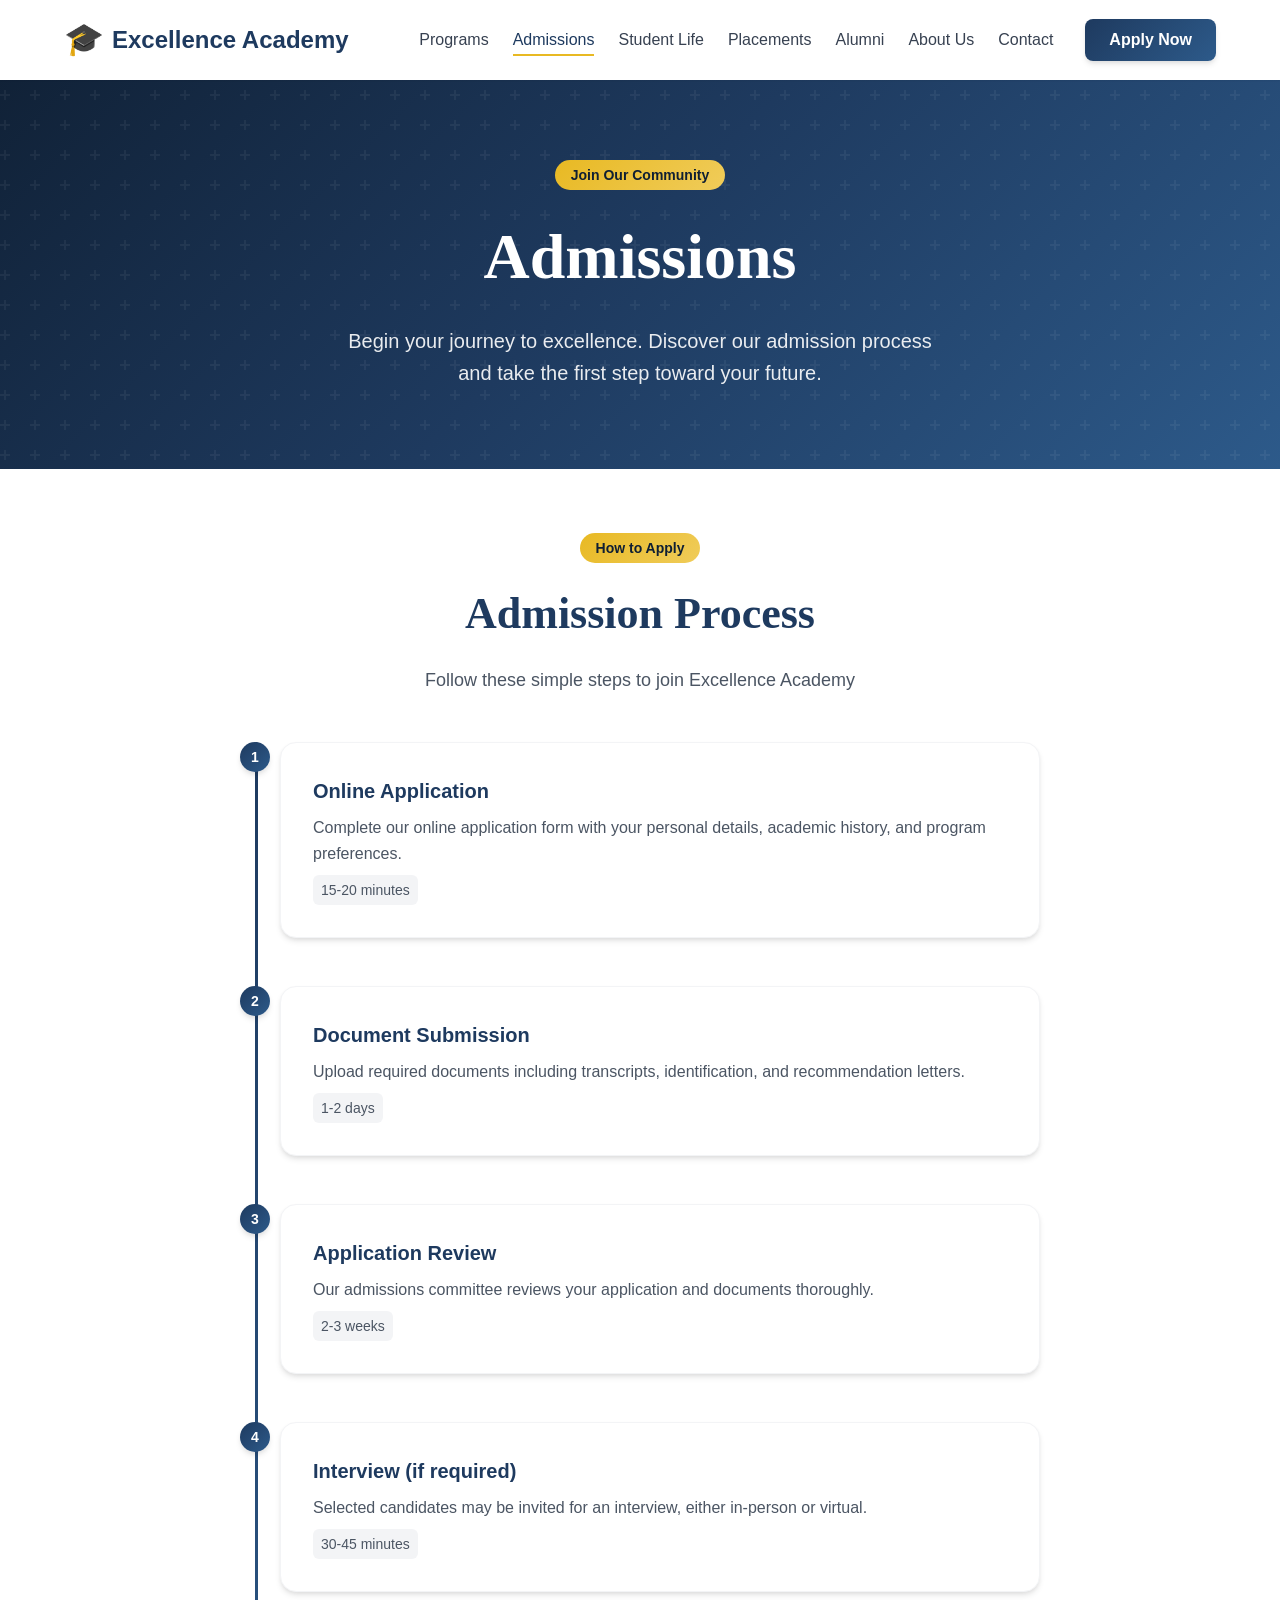
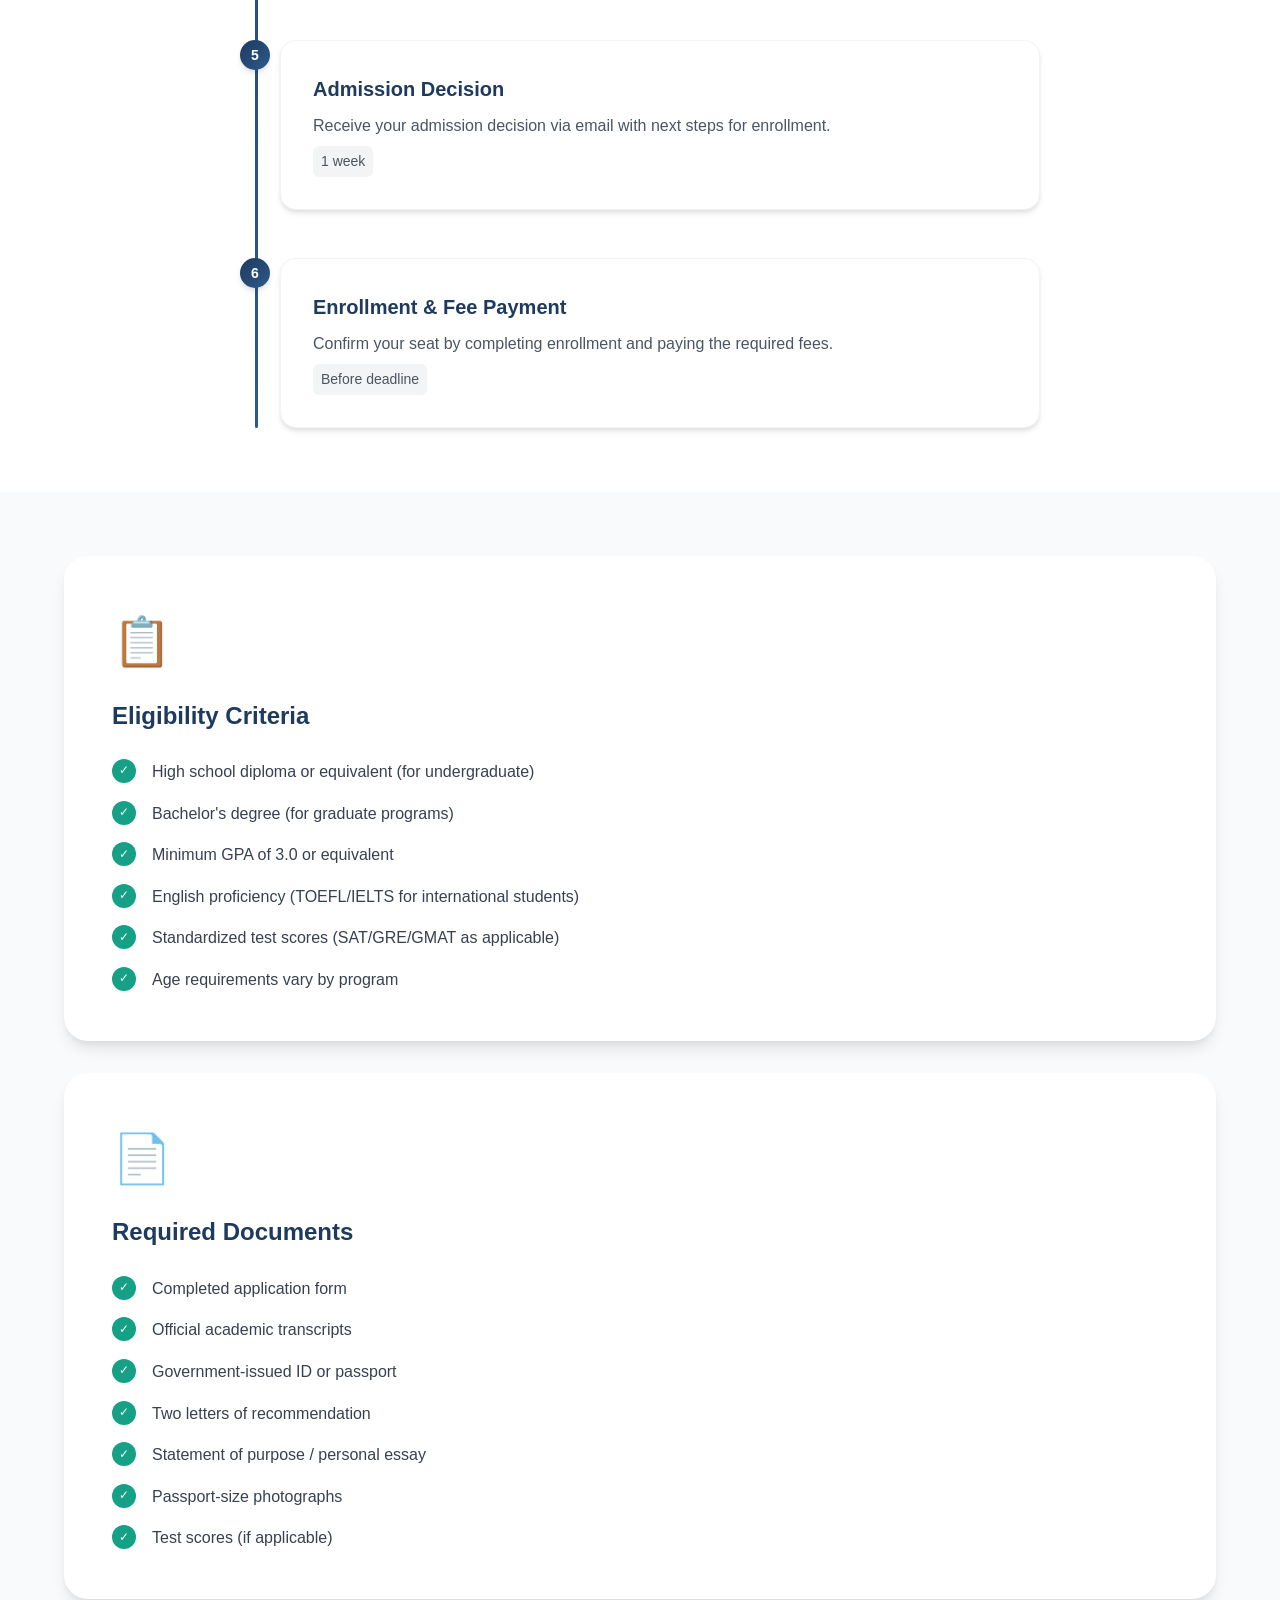
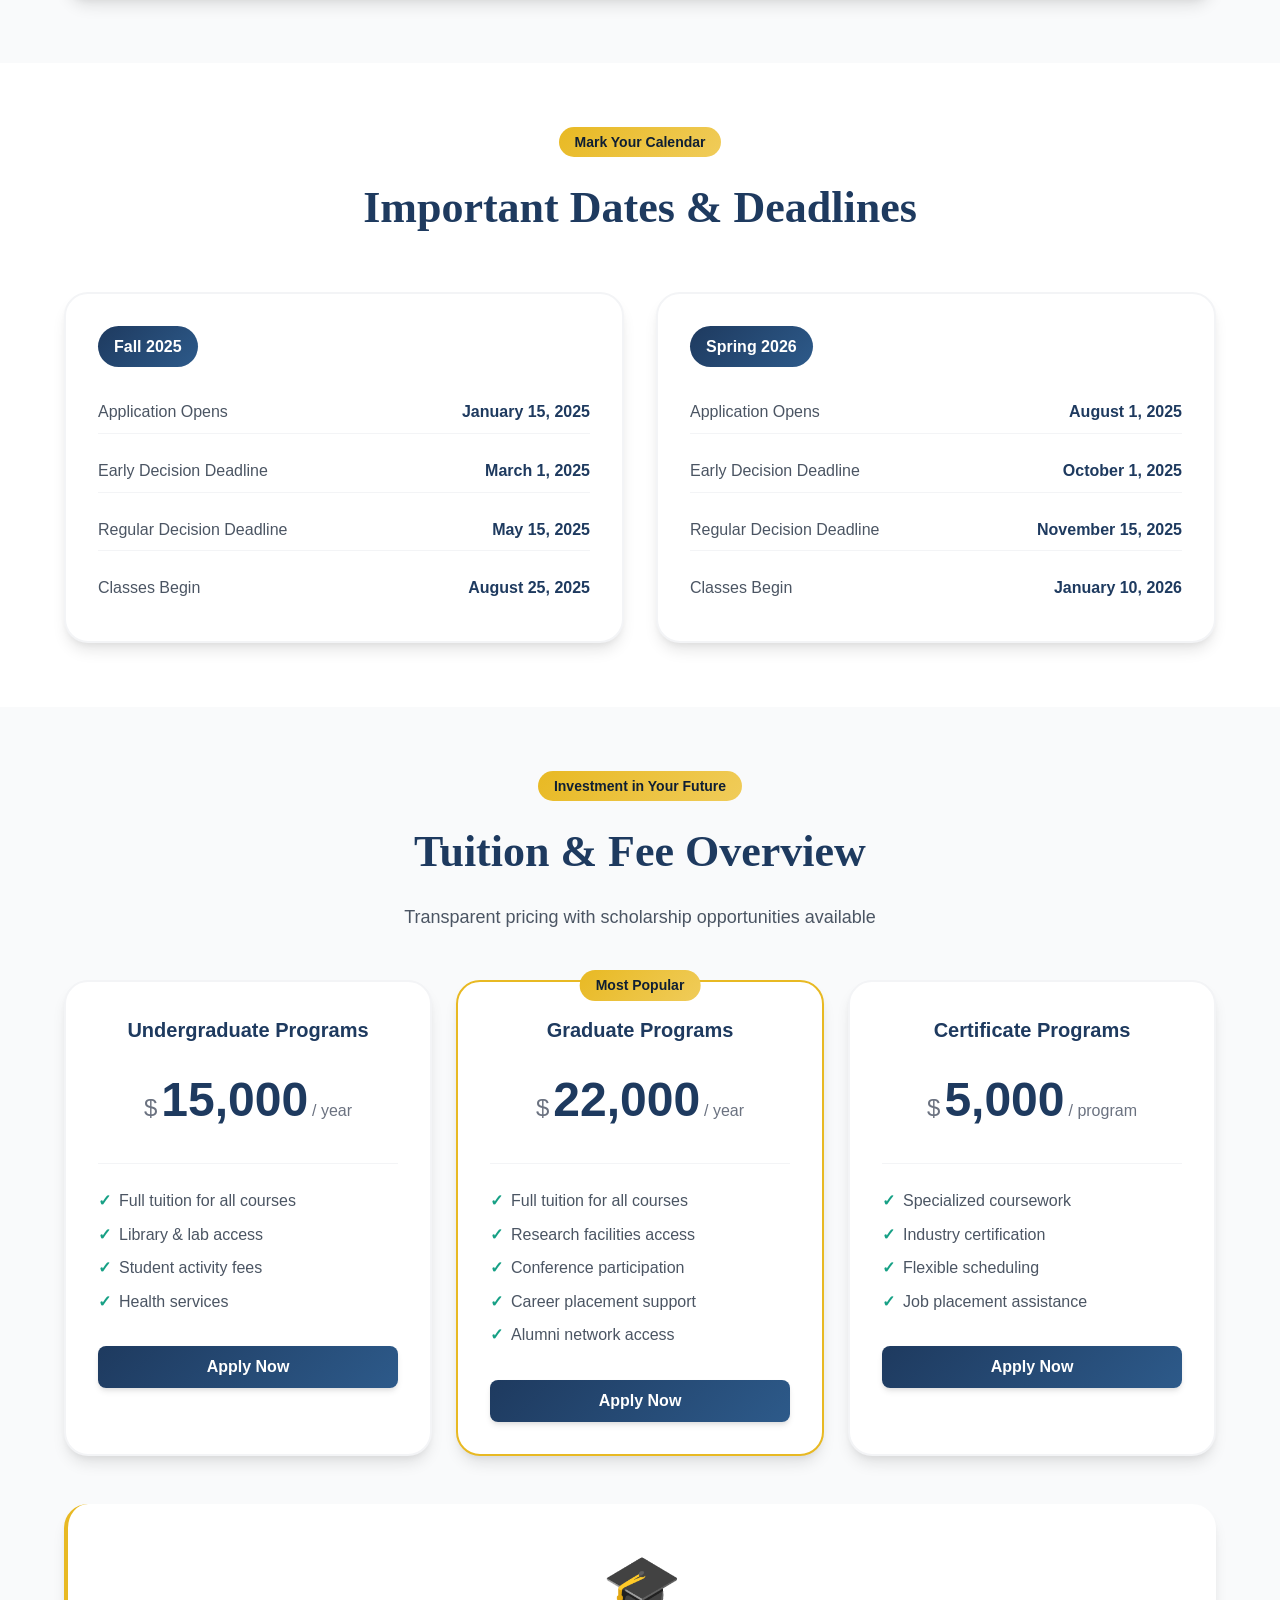
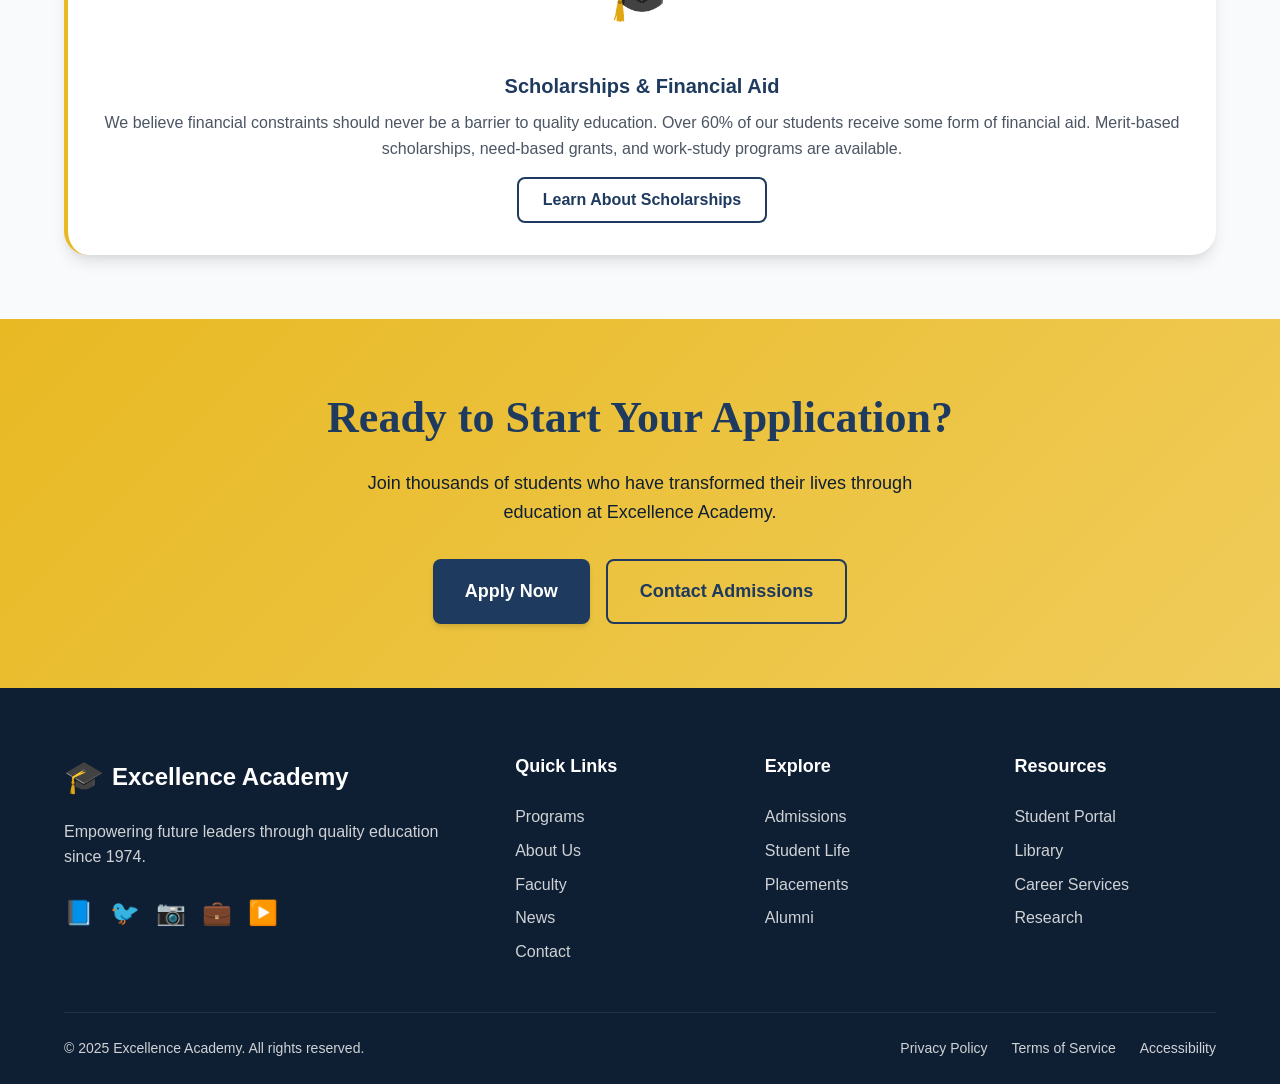
==== commit c98cc301: "navbar updated" ====
--- a/admissions.html
+++ b/admissions.html
@@ -24,13 +24,13 @@
       
       <nav class="nav" id="nav">
         <ul class="nav-list">
-          <li><a href="index.html" class="nav-link">Home</a></li>
+          <!-- <li><a href="index.html" class="nav-link">Home</a></li> -->
           <li><a href="index.html#programs" class="nav-link">Programs</a></li>
-          <li><a href="index.html#about" class="nav-link">About Us</a></li>
           <li><a href="admissions.html" class="nav-link active">Admissions</a></li>
           <li><a href="student-life.html" class="nav-link">Student Life</a></li>
           <li><a href="placements.html" class="nav-link">Placements</a></li>
           <li><a href="alumni.html" class="nav-link">Alumni</a></li>
+          <li><a href="index.html#about" class="nav-link">About Us</a></li>
           <li><a href="index.html#contact" class="nav-link">Contact</a></li>
         </ul>
         <a href="index.html#apply" class="btn btn-primary nav-cta">Apply Now</a>
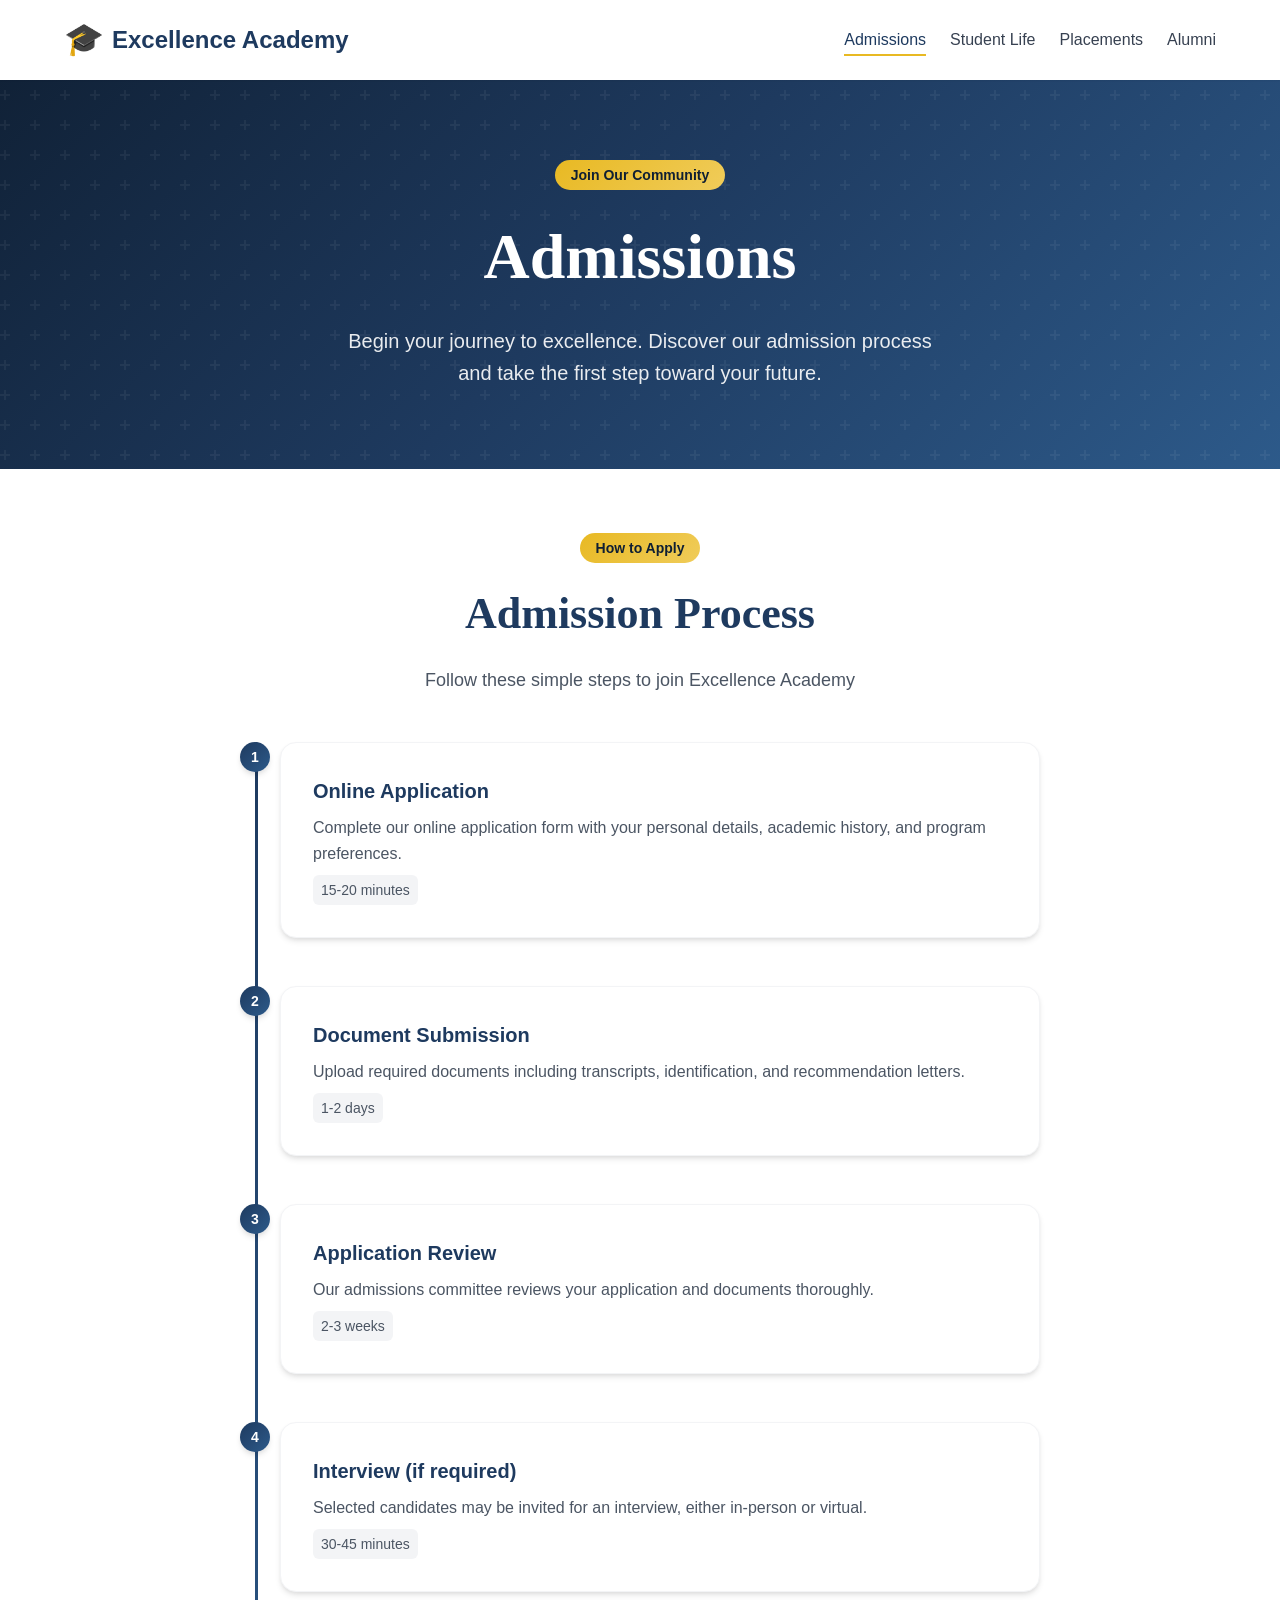
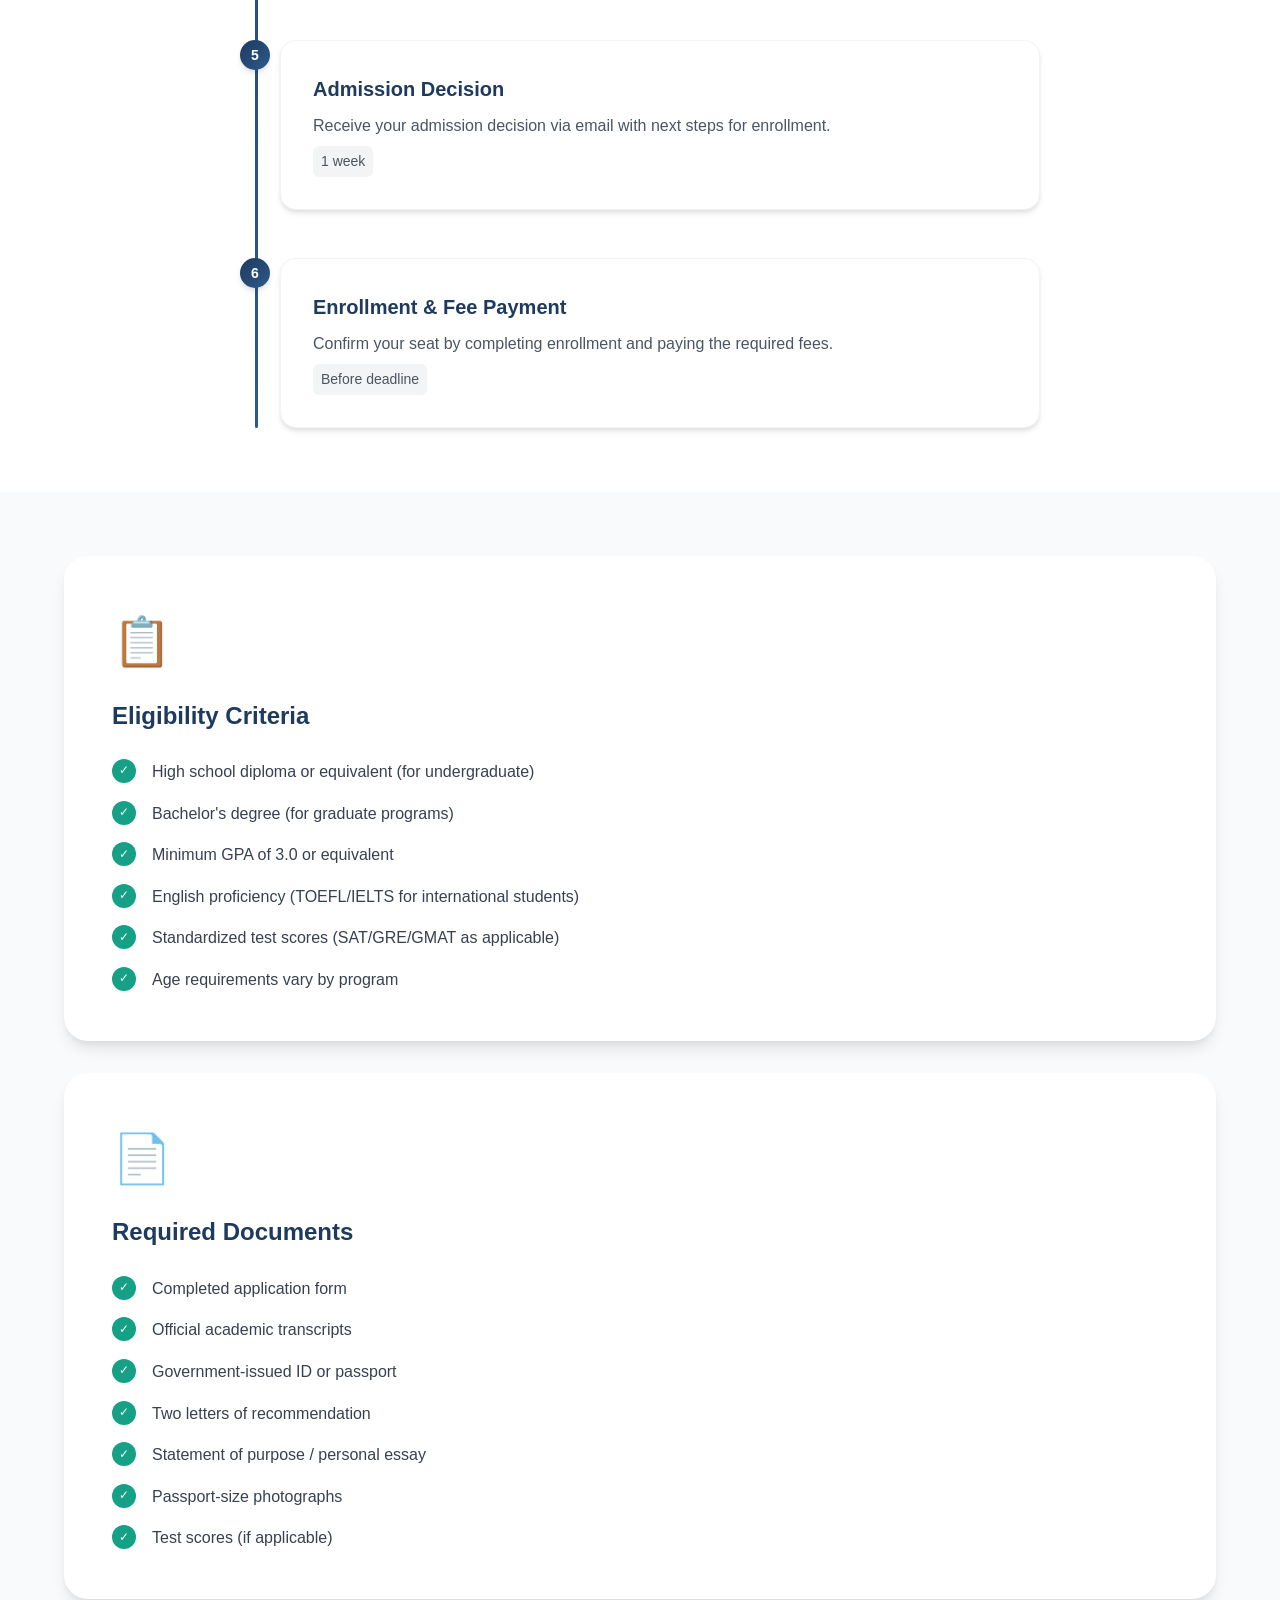
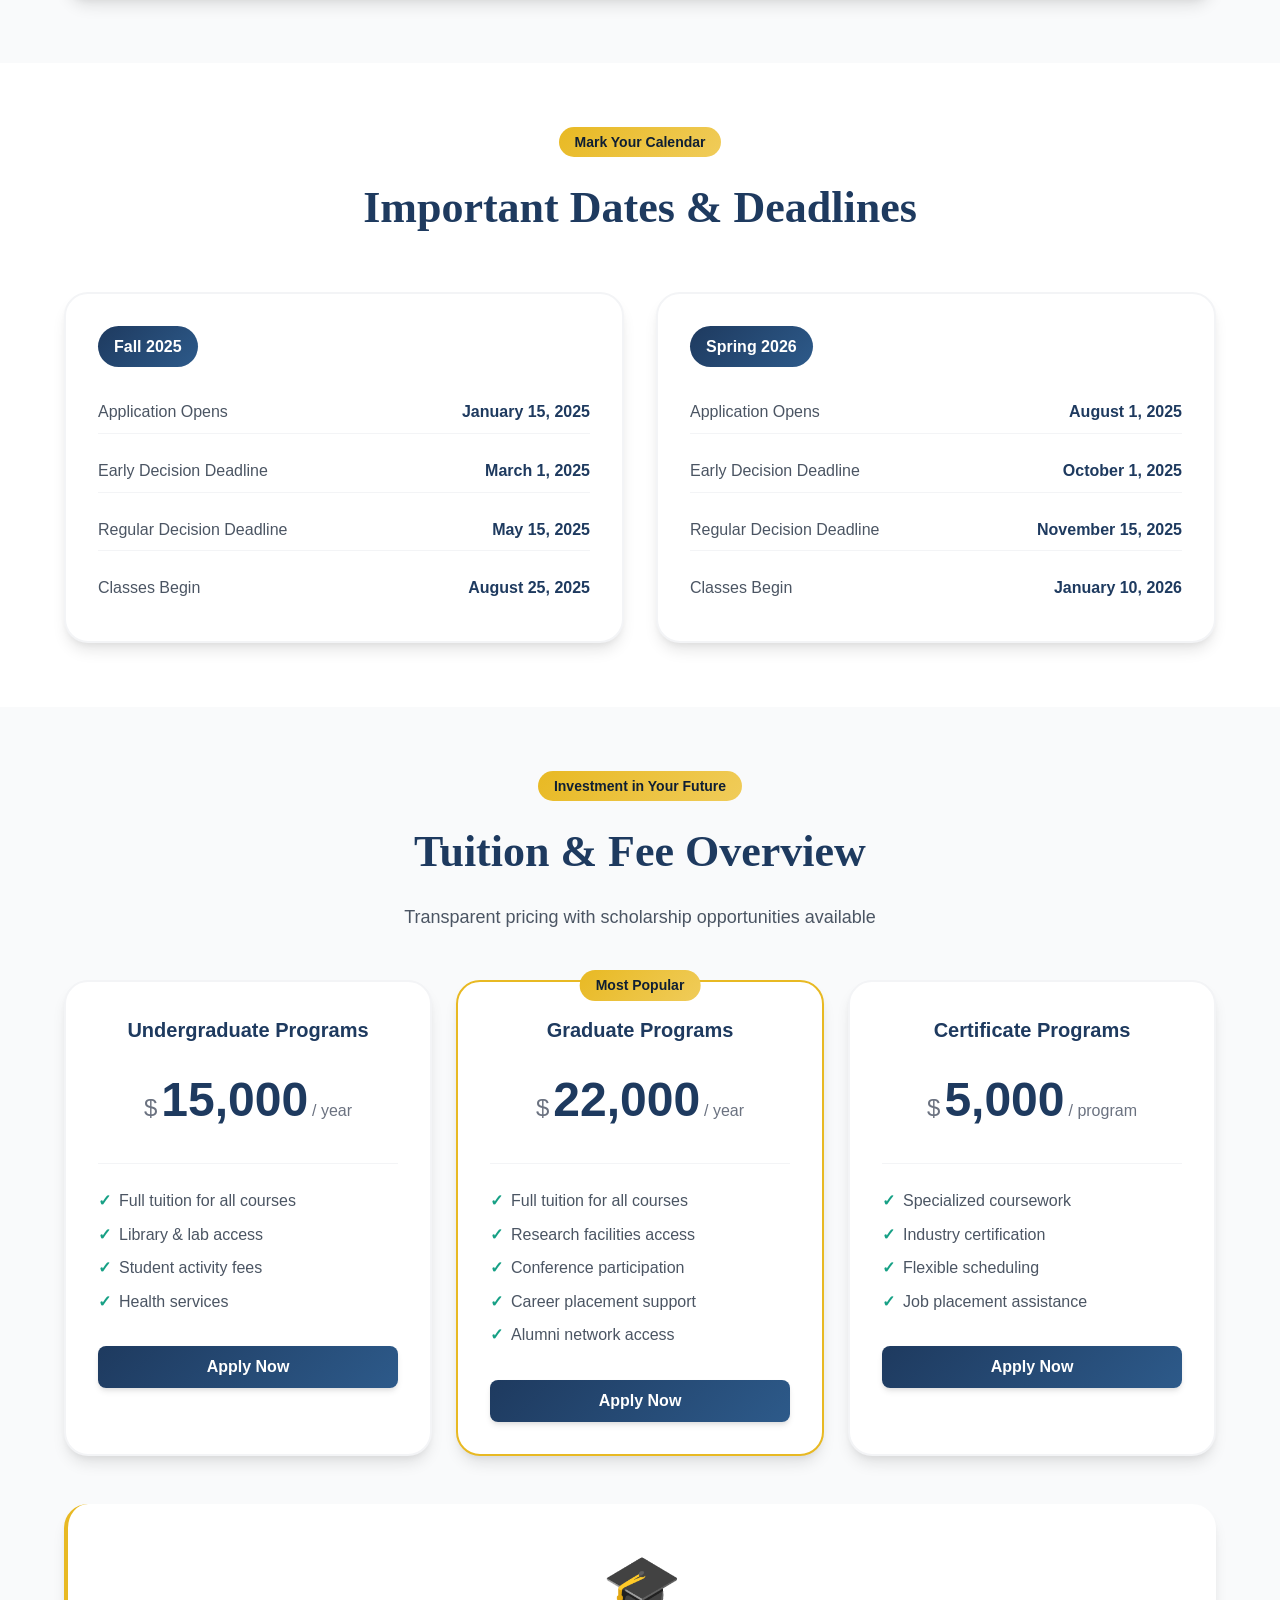
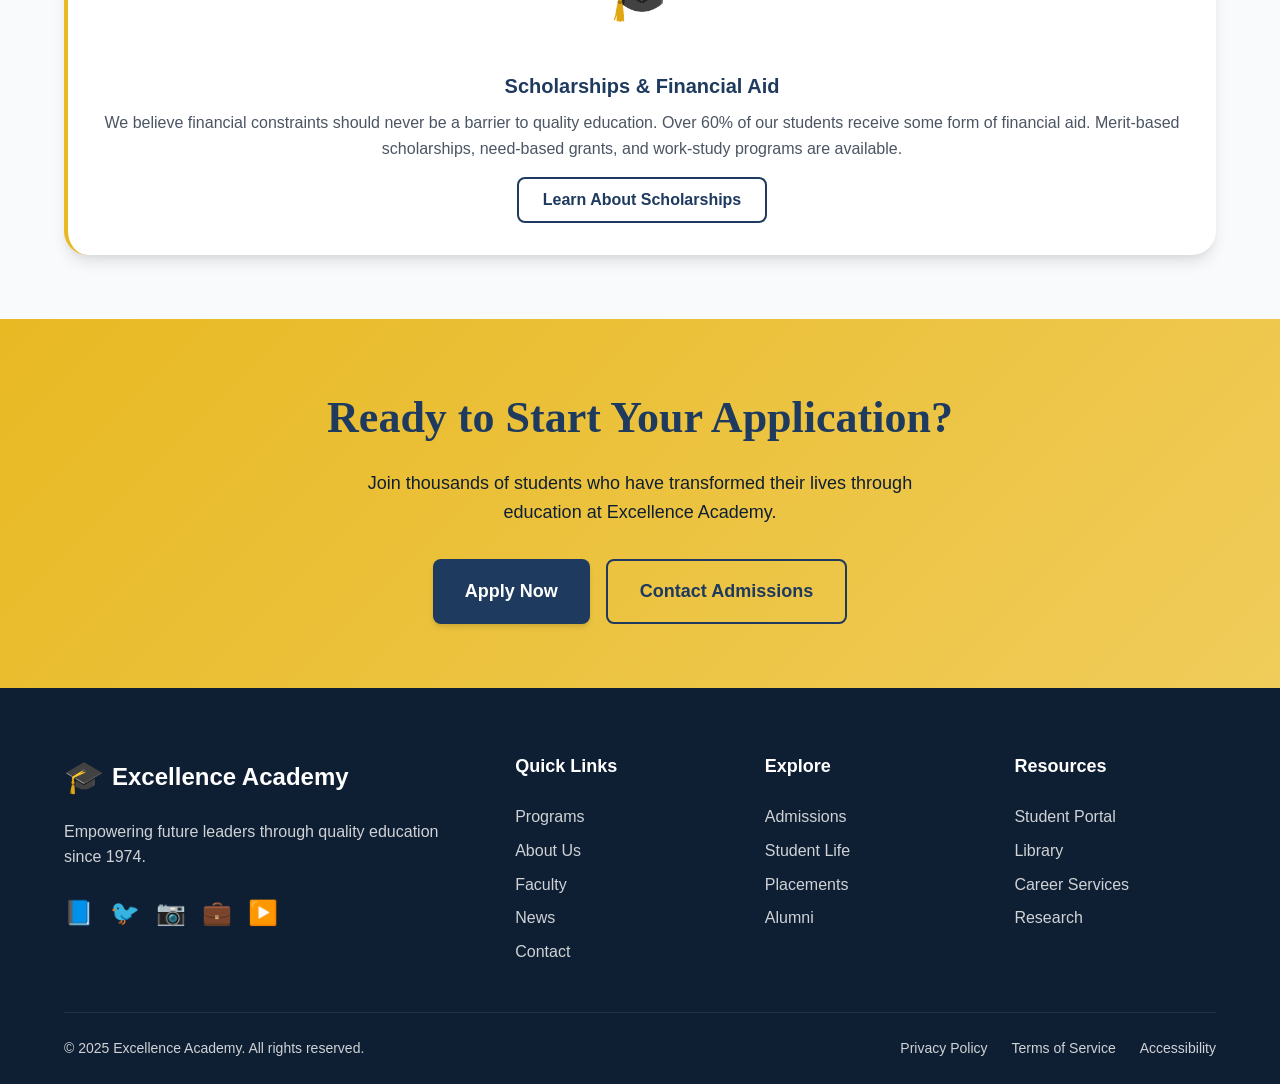
==== commit 2af937a5: "navigation updated" ====
--- a/admissions.html
+++ b/admissions.html
@@ -25,15 +25,15 @@
       <nav class="nav" id="nav">
         <ul class="nav-list">
           <!-- <li><a href="index.html" class="nav-link">Home</a></li> -->
-          <li><a href="index.html#programs" class="nav-link">Programs</a></li>
+          <!-- <li><a href="index.html#programs" class="nav-link">Programs</a></li> -->
           <li><a href="admissions.html" class="nav-link active">Admissions</a></li>
           <li><a href="student-life.html" class="nav-link">Student Life</a></li>
           <li><a href="placements.html" class="nav-link">Placements</a></li>
           <li><a href="alumni.html" class="nav-link">Alumni</a></li>
-          <li><a href="index.html#about" class="nav-link">About Us</a></li>
-          <li><a href="index.html#contact" class="nav-link">Contact</a></li>
+          <!-- <li><a href="index.html#about" class="nav-link">About Us</a></li> -->
+          <!-- <li><a href="index.html#contact" class="nav-link">Contact</a></li> -->
         </ul>
-        <a href="index.html#apply" class="btn btn-primary nav-cta">Apply Now</a>
+        <!-- <a href="index.html#apply" class="btn btn-primary nav-cta">Apply Now</a> -->
       </nav>
     </div>
   </header>
